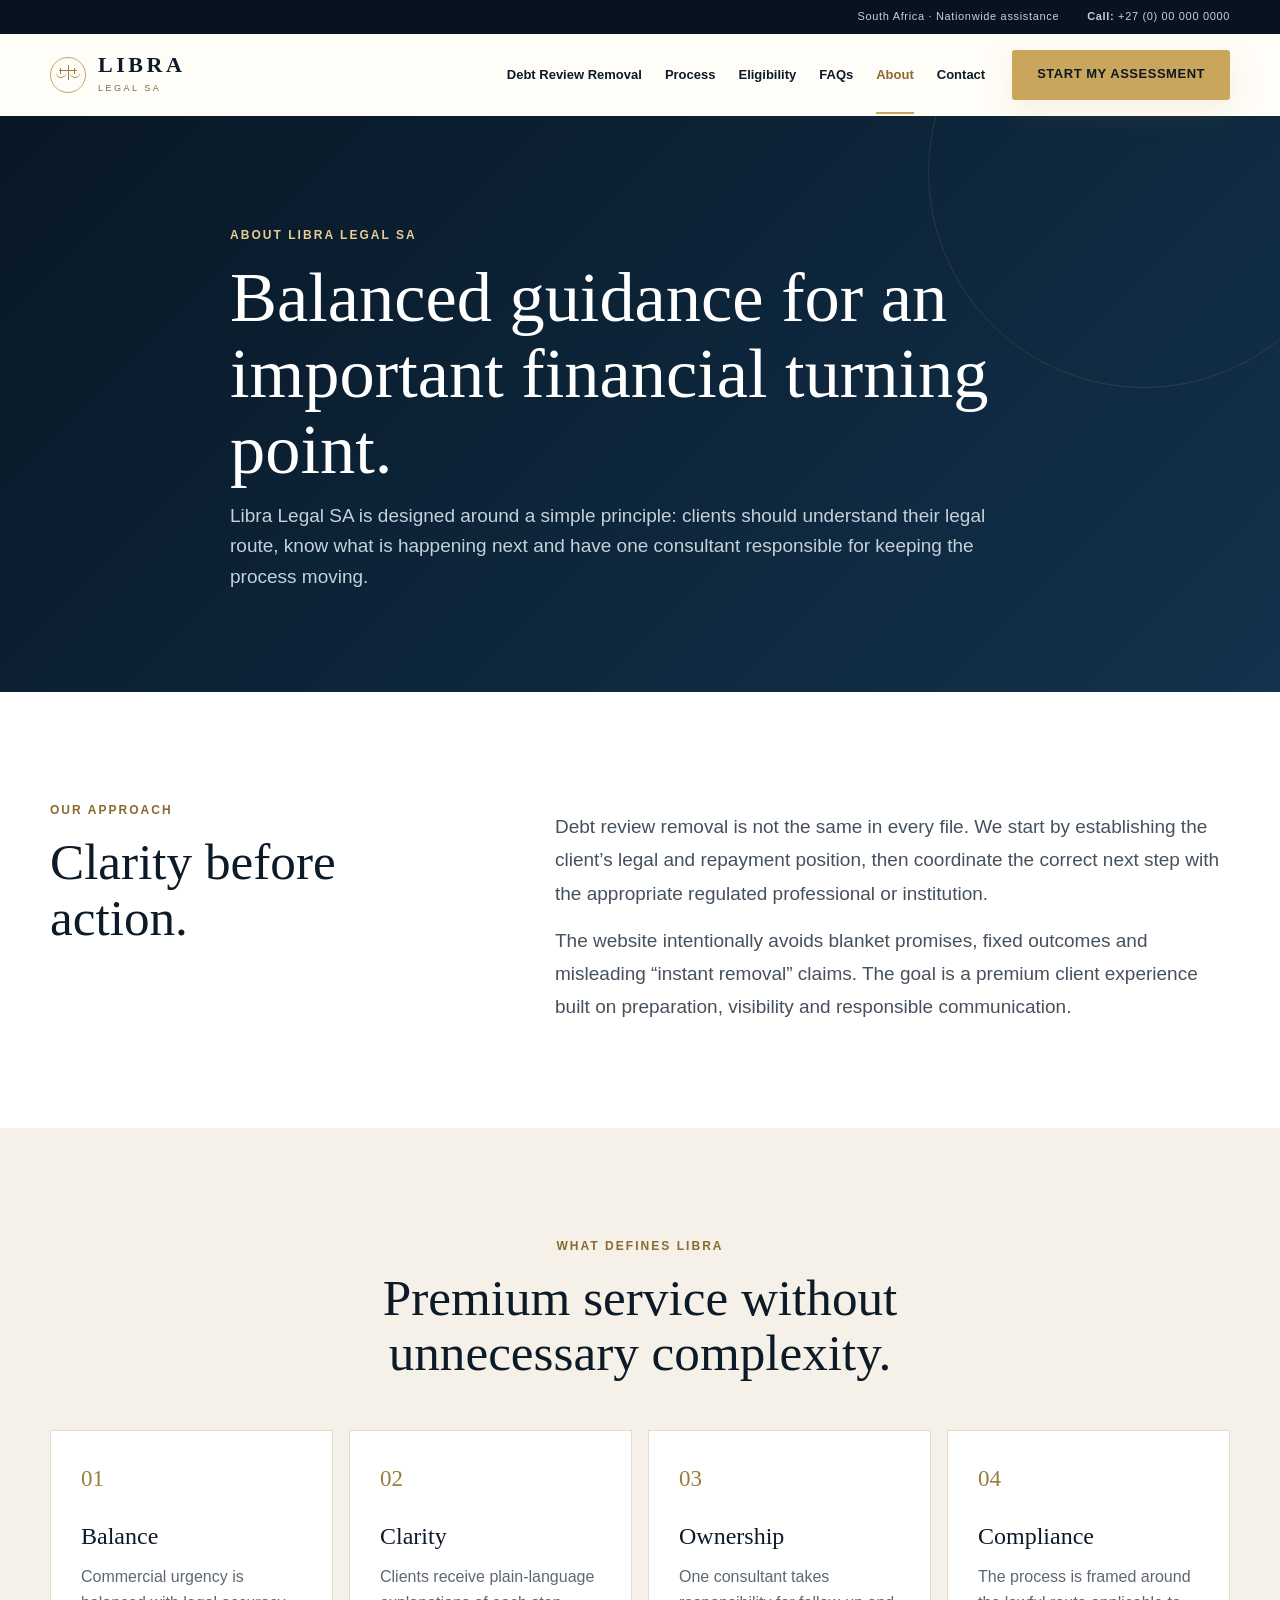
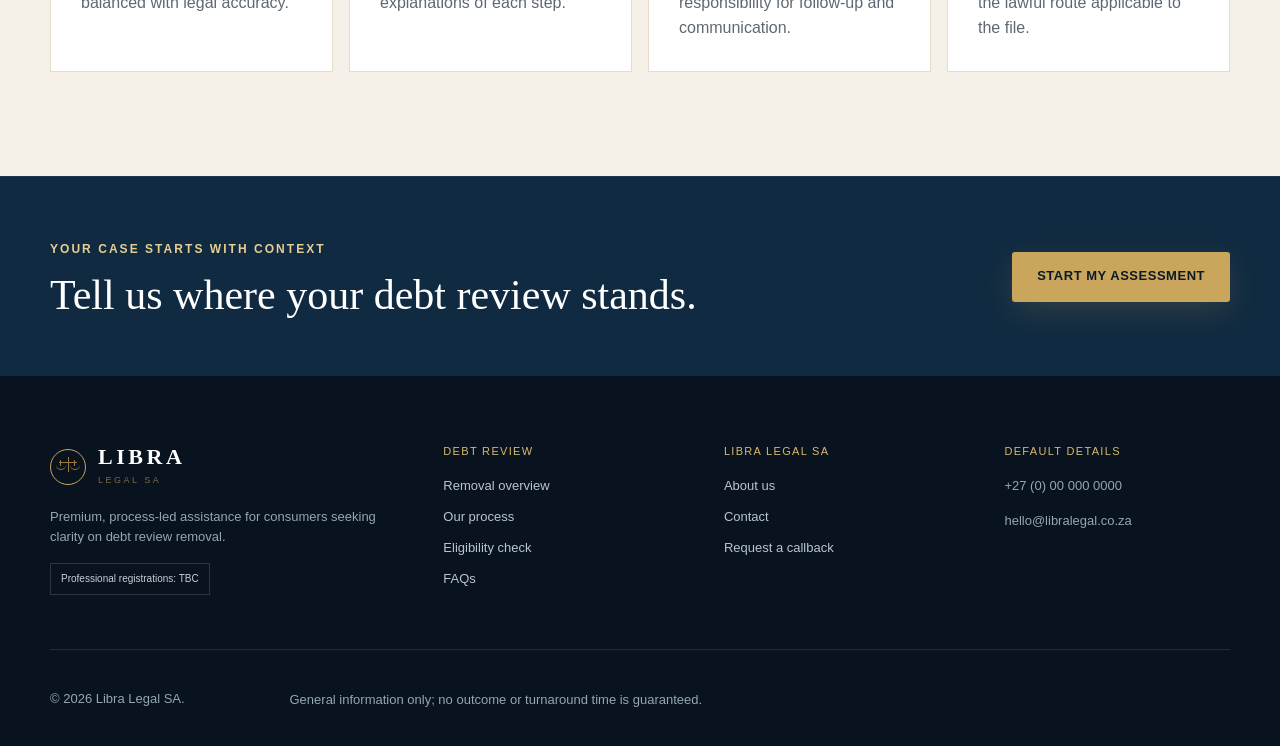
==== about.html @ e790af06 "Add Libra Legal SA about page" ====
<!doctype html><html lang="en"><head><meta charset="utf-8"><meta name="viewport" content="width=device-width,initial-scale=1"><title>About | Libra Legal SA</title><meta name="description" content="About Libra Legal SA and its consultant-led debt review removal approach."><link rel="stylesheet" href="assets/styles.css"></head><body><header class="site-header"><div class="utility-bar"><div class="shell utility-inner"><span>South Africa · Nationwide assistance</span><span><b>Call:</b> +27 (0) 00 000 0000</span></div></div><div class="shell nav-row"><a href="index.html" class="brand"><span class="brand-mark"><span class="scale-beam"></span><span class="scale-stem"></span><span class="scale-pan scale-pan-left"></span><span class="scale-pan scale-pan-right"></span></span><span><strong>LIBRA</strong><small>LEGAL SA</small></span></a><button class="menu-button" aria-expanded="false" aria-label="Toggle navigation"><span></span><span></span><span></span></button><nav class="nav-links"><a href="debt-review-removal.html">Debt Review Removal</a><a href="process.html">Process</a><a href="eligibility.html">Eligibility</a><a href="faq.html">FAQs</a><a href="about.html" class="active">About</a><a href="contact.html">Contact</a><a href="apply.html" class="button button-gold nav-cta">Start My Assessment</a></nav></div></header><main><section class="page-hero"><div class="shell narrow"><span class="eyebrow light">About Libra Legal SA</span><h1>Balanced guidance for an important financial turning point.</h1><p>Libra Legal SA is designed around a simple principle: clients should understand their legal route, know what is happening next and have one consultant responsible for keeping the process moving.</p></div></section><section class="section white"><div class="shell about-grid"><div><span class="eyebrow">Our approach</span><h2>Clarity before action.</h2></div><div><p class="big-copy">Debt review removal is not the same in every file. We start by establishing the client’s legal and repayment position, then coordinate the correct next step with the appropriate regulated professional or institution.</p><p class="big-copy">The website intentionally avoids blanket promises, fixed outcomes and misleading “instant removal” claims. The goal is a premium client experience built on preparation, visibility and responsible communication.</p></div></div></section><section class="section ivory"><div class="shell section-heading centered"><span class="eyebrow">What defines Libra</span><h2>Premium service without unnecessary complexity.</h2></div><div class="shell values-grid"><article><span>01</span><h3>Balance</h3><p>Commercial urgency is balanced with legal accuracy.</p></article><article><span>02</span><h3>Clarity</h3><p>Clients receive plain-language explanations of each step.</p></article><article><span>03</span><h3>Ownership</h3><p>One consultant takes responsibility for follow-up and communication.</p></article><article><span>04</span><h3>Compliance</h3><p>The process is framed around the lawful route applicable to the file.</p></article></div></section><section class="cta-band compact"><div class="shell cta-grid"><div><span class="eyebrow light">Your case starts with context</span><h2>Tell us where your debt review stands.</h2></div><div class="cta-actions"><a href="apply.html" class="button button-gold">Start My Assessment</a></div></div></section></main><footer class="site-footer"><div class="shell footer-grid"><div><a href="index.html" class="brand"><span class="brand-mark"><span class="scale-beam"></span><span class="scale-stem"></span><span class="scale-pan scale-pan-left"></span><span class="scale-pan scale-pan-right"></span></span><span><strong>LIBRA</strong><small>LEGAL SA</small></span></a><p class="footer-intro">Premium, process-led assistance for consumers seeking clarity on debt review removal.</p><div class="legal-chip">Professional registrations: TBC</div></div><div><h3>Debt Review</h3><a href="debt-review-removal.html">Removal overview</a><a href="process.html">Our process</a><a href="eligibility.html">Eligibility check</a><a href="faq.html">FAQs</a></div><div><h3>Libra Legal SA</h3><a href="about.html">About us</a><a href="contact.html">Contact</a><a href="apply.html">Request a callback</a></div><div><h3>Default details</h3><p>+27 (0) 00 000 0000</p><p>hello@libralegal.co.za</p></div></div><div class="shell footer-bottom"><p>© 2026 Libra Legal SA.</p><p class="footer-disclaimer">General information only; no outcome or turnaround time is guaranteed.</p></div></footer><script src="assets/site.js"></script></body></html>
---- assets/styles.css ----
:root {
  --ink: #0d1a28;
  --navy: #0b1b2d;
  --navy-2: #122b42;
  --gold: #c9a65b;
  --gold-light: #e6ce93;
  --ivory: #f5f1e8;
  --paper: #fffdf8;
  --line: rgba(13, 26, 40, 0.13);
  --muted: #5e6872;
  --white: #ffffff;
  --shadow: 0 20px 60px rgba(9, 24, 39, 0.12);
}
* { box-sizing: border-box; }
html { scroll-behavior: smooth; }
body { margin: 0; font-family: Arial, Helvetica, sans-serif; color: var(--ink); background: var(--paper); line-height: 1.6; }
a { color: inherit; text-decoration: none; }
button, input, select, textarea { font: inherit; }
button { cursor: pointer; }
.shell { width: min(1180px, calc(100% - 40px)); margin: 0 auto; }
.narrow { max-width: 820px; }
.eyebrow { display: inline-block; text-transform: uppercase; letter-spacing: .17em; font-size: 12px; font-weight: 800; color: #896a2f; margin-bottom: 14px; }
.eyebrow.light { color: var(--gold-light); }
h1,h2,h3 { font-family: Georgia, 'Times New Roman', serif; line-height: 1.08; margin: 0; font-weight: 500; }
h1 { font-size: clamp(48px, 6vw, 82px); }
h2 { font-size: clamp(34px, 4vw, 52px); }
h3 { font-size: 24px; }
p { color: var(--muted); margin: 14px 0 0; }
.button { display: inline-flex; align-items: center; justify-content: center; min-height: 50px; padding: 0 24px; border-radius: 3px; font-size: 13px; font-weight: 800; letter-spacing: .04em; text-transform: uppercase; transition: .2s ease; border: 1px solid transparent; }
.button:hover { transform: translateY(-1px); }
.button-gold { background: var(--gold); color: #0d1925; box-shadow: 0 10px 30px rgba(201,166,91,.16); }
.button-gold:hover { background: #d4b56f; }
.button-dark { background: var(--navy); color: white; }
.button-ghost { color: white; border-color: rgba(255,255,255,.38); }
.text-link { display: inline-block; margin-top: 18px; color: #7a5a1e; font-weight: 800; font-size: 14px; }
.light-link { color: var(--gold-light); }
.utility-bar { background: #08131f; color: #c7d0d9; font-size: 11px; letter-spacing: .06em; }
.utility-inner { display:flex; justify-content:flex-end; gap:28px; padding: 8px 0; }
.site-header { background: rgba(255,253,248,.97); position: sticky; top: 0; z-index: 50; box-shadow: 0 1px 0 var(--line); backdrop-filter: blur(14px); }
.nav-row { min-height: 82px; display: flex; align-items: center; justify-content: space-between; gap: 30px; }
.brand { display: inline-flex; align-items: center; gap: 12px; min-width: 168px; }
.brand strong { display:block; font-family: Georgia, serif; font-size: 22px; letter-spacing:.16em; line-height:1; }
.brand small { display:block; font-size:9px; letter-spacing:.28em; color:#7d6a45; margin-top:5px; }
.brand-mark { width: 36px; height: 36px; position:relative; border: 1px solid #c7a55f; border-radius:50%; display:inline-block; }
.scale-beam { position:absolute; left:8px; right:8px; top:12px; height:1px; background:#9c7b3c; }
.scale-stem { position:absolute; width:1px; height:15px; left:17px; top:7px; background:#9c7b3c; }
.scale-pan { position:absolute; width:10px; height:5px; border-bottom:1px solid #9c7b3c; border-radius:0 0 10px 10px; top:15px; }
.scale-pan:before { content:""; position:absolute; width:1px; height:6px; background:#9c7b3c; left:4px; top:-5px; }
.scale-pan-left { left:5px; }.scale-pan-right{right:5px;}
.nav-links { display:flex; align-items:center; gap:23px; font-size:13px; font-weight:700; }
.nav-links > a:not(.button) { padding: 30px 0 27px; border-bottom: 2px solid transparent; }
.nav-links > a.active { color:#8a6a2f; border-bottom-color: var(--gold); }
.nav-cta { margin-left: 4px; }
.menu-button { display:none; background:none; border:0; padding:8px; }
.menu-button span { display:block; width:24px; height:2px; background:var(--ink); margin:5px 0; }
.hero { position:relative; overflow:hidden; background: linear-gradient(135deg, #07131f 0%, #0d2438 58%, #132f48 100%); color:white; }
.hero:before { content:""; position:absolute; inset:0; background-image: linear-gradient(rgba(255,255,255,.025) 1px, transparent 1px), linear-gradient(90deg, rgba(255,255,255,.025) 1px, transparent 1px); background-size:56px 56px; mask-image:linear-gradient(to right, transparent, black 25%, black 80%, transparent); }
.hero-grid { min-height: 690px; display:grid; grid-template-columns: 1.18fr .82fr; align-items:center; gap:72px; position:relative; z-index:2; padding:80px 0; }
.hero-copy h1 em { color: var(--gold-light); font-weight:500; }
.hero-lead { color:#d2dce4; font-size:19px; max-width:700px; }
.hero-actions { display:flex; gap:12px; margin-top:34px; }
.hero-trust { display:flex; flex-wrap:wrap; gap:18px; margin-top:30px; color:#aebdca; font-size:12px; }
.hero-panel { display:flex; justify-content:flex-end; }
.balance-card { width:100%; max-width:430px; padding:42px; background:rgba(255,255,255,.06); border:1px solid rgba(255,255,255,.15); border-radius:6px; box-shadow:0 40px 80px rgba(0,0,0,.2); backdrop-filter:blur(15px); }
.mini-label { letter-spacing:.18em; font-size:10px; color:#c8b888; font-weight:800; }
.balance-card h2 { font-size:32px; margin-top:28px; }
.balance-visual { height:170px; position:relative; margin:15px 0; }
.bv-beam { position:absolute; left:50%; top:44px; width:250px; height:2px; transform:translateX(-50%); background:linear-gradient(90deg, transparent, #c9a65b 14%, #c9a65b 86%, transparent); }
.bv-stem { position:absolute; left:50%; top:26px; width:2px; height:103px; background:#c9a65b; }
.bv-base { position:absolute; left:50%; transform:translateX(-50%); bottom:20px; width:120px; height:2px; background:#c9a65b; }
.bv-pan { position:absolute; top:62px; width:110px; height:45px; border:1px solid #c9a65b; border-top:0; border-radius:0 0 70px 70px; }
.bv-pan:before {content:""; position:absolute; top:-19px; left:54px; width:1px; height:19px; background:#c9a65b;}
.bv-pan.left{left:25px}.bv-pan.right{right:25px}
.micro-steps { display:flex; align-items:center; justify-content:space-between; gap:7px; font-size:11px; text-transform:uppercase; letter-spacing:.08em; color:#d9e0e5; }
.micro-steps i { color:#c9a65b; font-style:normal; }
.hero-orbit { position:absolute; border:1px solid rgba(201,166,91,.13); border-radius:50%; }
.orbit-one { width:620px; height:620px; right:-210px; top:-120px; }.orbit-two{width:360px;height:360px;right:40px;bottom:-190px;}
.stats-strip { background:#f0eadf; border-bottom:1px solid #ddd2bf; }
.stats-grid { display:grid; grid-template-columns:repeat(4,1fr); }
.stats-grid div { min-height:112px; padding:25px 24px; border-right:1px solid rgba(13,26,40,.11); display:flex; gap:15px; align-items:center; }
.stats-grid div:last-child{border-right:0}.stats-grid strong{font-family:Georgia,serif;font-size:28px;color:#9d7e42}.stats-grid span{font-size:13px;font-weight:700;line-height:1.4}
.section { padding: 104px 0; }
.ivory { background: var(--ivory); }.white{background:#fff}.dark-section{background:var(--navy);color:white}.dark-section p{color:#b8c5cf}
.split-heading { display:grid; grid-template-columns:1fr 1fr; gap:100px; align-items:start; }
.split-heading h2 { max-width:520px; }.big-copy{font-size:19px;line-height:1.75;color:#45515d}
.route-grid { display:grid; grid-template-columns:repeat(3,1fr); gap:18px; margin-top:55px; }
.route-card { background:#fff; padding:36px; border:1px solid #e2d9c8; min-height:250px; position:relative; }
.route-card > span { font-size:11px; letter-spacing:.15em; text-transform:uppercase; color:#98783b; font-weight:800; }
.route-card h3{margin-top:25px}.route-card.featured{background:var(--navy);color:white;border-color:var(--navy);transform:translateY(-14px)}.route-card.featured p{color:#c3ced6}
.section-heading { max-width:750px; margin-bottom:50px; }.section-heading.centered{margin-left:auto;margin-right:auto;text-align:center}.section-heading>p{font-size:18px}
.journey-list { border-top:1px solid rgba(150,150,150,.28); }
.journey-step { display:grid; grid-template-columns:80px 1fr; gap:28px; padding:34px 0; border-bottom:1px solid rgba(150,150,150,.28); }
.journey-num { width:54px;height:54px;border:1px solid #b89550;border-radius:50%;display:flex;align-items:center;justify-content:center;font-family:Georgia,serif;color:#b89550; }
.journey-step h3{font-size:26px}.journey-step p{max-width:830px;margin-top:8px}
.faq-layout { display:grid; grid-template-columns:1.4fr .6fr; gap:40px; align-items:start; }
.faq-list { border-top:1px solid var(--line); }
.faq-item { border-bottom:1px solid var(--line); }
.faq-item button { width:100%;background:none;border:0;padding:25px 0;display:flex;justify-content:space-between;gap:25px;text-align:left;font-family:Georgia,serif;font-size:20px;color:var(--ink); }
.faq-symbol{font-family:Arial;font-size:25px;color:#96753b}.faq-answer{padding:0 50px 25px 0}.faq-answer p{margin-top:0}
.advisor-card { background:linear-gradient(145deg,#0d2135,#17354f);color:white;padding:38px;box-shadow:var(--shadow); }.advisor-card p{color:#bdcbd5}.advisor-card .button{margin-top:24px}
.cta-band { background:#102a41;color:white;padding:74px 0;border-top:1px solid rgba(255,255,255,.06)}.cta-band.compact{padding:58px 0}.cta-grid{display:grid;grid-template-columns:1fr auto;gap:70px;align-items:center}.cta-grid h2{font-size:42px;max-width:730px}.cta-grid p{color:#becbd5;max-width:780px}.cta-actions{display:flex;flex-direction:column;align-items:center;gap:5px}
.site-footer { background:#08131f;color:white;padding-top:70px}.site-footer .brand{color:white}.site-footer p{color:#95a6b4;font-size:13px}.footer-grid{display:grid;grid-template-columns:1.5fr repeat(3,1fr);gap:55px}.footer-grid h3{font-family:Arial,sans-serif;text-transform:uppercase;letter-spacing:.12em;font-size:11px;color:#d7b96f;margin-bottom:18px}.footer-grid>div>a:not(.brand){display:block;color:#b9c5ce;font-size:13px;margin:10px 0}.footer-intro{max-width:330px}.legal-chip{display:inline-block;margin-top:15px;border:1px solid rgba(255,255,255,.15);padding:7px 10px;font-size:10px;color:#c5d0d7}.footer-bottom{border-top:1px solid rgba(255,255,255,.1);margin-top:50px;padding:25px 0 35px;display:grid;grid-template-columns:.35fr 1.65fr;gap:40px}.footer-disclaimer{line-height:1.65}
.page-hero { background:linear-gradient(135deg,#081725,#12324d);color:white;padding:105px 0 100px;position:relative;overflow:hidden}.page-hero:after{content:"";position:absolute;width:430px;height:430px;border:1px solid rgba(201,166,91,.15);border-radius:50%;right:-80px;top:-160px}.page-hero h1{font-size:clamp(45px,5.5vw,72px)}.page-hero p{font-size:19px;color:#c5d1da;max-width:760px}.page-hero .button{margin-top:28px}
.content-grid{display:grid;grid-template-columns:1.25fr .75fr;gap:70px;align-items:start}.content-main p{font-size:18px}.notice-box{margin-top:30px;padding:22px;border-left:3px solid var(--gold);background:#f4efe5;color:#43505c}.side-card{background:#f7f3eb;padding:34px;border:1px solid #e5dbc9}.side-card ul{padding-left:20px;color:#56616c}.side-card li{margin:12px 0}
.pathway-grid{display:grid;grid-template-columns:repeat(3,1fr);gap:20px}.pathway-grid article{background:white;border:1px solid #e1d8c7;padding:36px}.path-icon{width:48px;height:48px;border:1px solid #bd9952;display:flex;align-items:center;justify-content:center;border-radius:50%;color:#8a692d;font-family:Georgia,serif;margin-bottom:26px}.pathway-grid h3{font-size:26px}.pathway-grid a{display:inline-block;margin-top:20px;color:#806027;font-weight:800;font-size:13px}
.two-col{display:grid;grid-template-columns:.75fr 1.25fr;gap:90px;align-items:start}.document-list{display:grid;grid-template-columns:1fr 1fr;border-top:1px solid rgba(255,255,255,.16)}.document-list span{padding:22px 16px;border-bottom:1px solid rgba(255,255,255,.16);font-size:14px;color:#d0d9e0}.document-list span:before{content:"✓";color:#d0ad63;margin-right:11px}
.procedure-grid{display:grid;grid-template-columns:.7fr 1.3fr;gap:90px}.procedure-title{position:sticky;top:145px;align-self:start}.procedure-flow article{display:grid;grid-template-columns:60px 1fr;gap:20px;padding:25px 0;border-bottom:1px solid var(--line)}.procedure-flow article:first-child{border-top:1px solid var(--line)}.procedure-flow b{width:42px;height:42px;border:1px solid #b8944f;border-radius:50%;display:flex;align-items:center;justify-content:center;color:#8f6e32}.procedure-flow h3{font-size:24px}.procedure-flow p{margin-top:5px}
.promise-grid{display:grid;grid-template-columns:.7fr 1.3fr;gap:80px}.promise-cards{display:grid;grid-template-columns:repeat(3,1fr);gap:15px}.promise-cards article{border:1px solid rgba(255,255,255,.15);padding:27px}.promise-cards h3{font-size:22px}
.eligibility-layout{display:grid;grid-template-columns:.65fr 1.35fr;gap:70px;align-items:start}.mini-disclaimer{margin-top:25px;font-size:12px;color:#737c84;border-left:2px solid #b99652;padding-left:13px}.eligibility-card{background:white;padding:40px;box-shadow:var(--shadow);border:1px solid #e5dccb}.question-block{padding:5px 0 27px;margin-bottom:22px;border-bottom:1px solid var(--line)}.question-block h3{font-size:22px}.pill-options{display:flex;gap:9px;margin-top:18px}.pill-options button{border:1px solid #d2c7b4;background:#fbfaf6;padding:9px 17px;border-radius:999px;font-size:12px;font-weight:800;color:#4f5c67}.pill-options button.selected{background:var(--navy);color:white;border-color:var(--navy)}.screening-result{background:#f4efe4;padding:28px;margin-top:18px}.screening-result h2{font-size:31px}.screening-result .button{margin-top:22px}.screening-hint{font-size:13px}
.faq-page-grid{display:grid;grid-template-columns:.75fr 1.25fr;gap:80px}.about-grid{display:grid;grid-template-columns:.75fr 1.25fr;gap:100px}.values-grid{display:grid;grid-template-columns:repeat(4,1fr);gap:16px}.values-grid article{background:white;padding:30px;border:1px solid #e5dccb}.values-grid span{font-family:Georgia,serif;color:#9d7b3a;font-size:23px}.values-grid h3{margin-top:26px;font-size:24px}
.contact-grid{display:grid;grid-template-columns:repeat(3,1fr);gap:18px}.contact-card{background:white;border:1px solid #e3dac9;padding:34px}.contact-card h2{font-size:28px}.contact-action{margin-top:30px;background:var(--navy);color:white;padding:40px;display:flex;justify-content:space-between;align-items:center;gap:30px}.contact-action h2{font-size:34px}.contact-action p{color:#bdc9d2}
.apply-page{background:linear-gradient(135deg,#071520,#102b43);min-height:calc(100vh - 112px);padding:80px 0;color:white}.apply-grid{display:grid;grid-template-columns:.8fr 1.2fr;gap:70px;align-items:start}.apply-copy{padding-top:40px;position:sticky;top:150px}.apply-copy h1{font-size:56px}.apply-copy>p{color:#c2ced7;font-size:18px}.apply-points{display:flex;flex-direction:column;gap:14px;margin-top:34px}.apply-points span{font-size:14px;color:#d8e0e5}.apply-points b{display:inline-flex;width:28px;height:28px;border:1px solid #bb9954;border-radius:50%;align-items:center;justify-content:center;color:#d2b876;margin-right:10px}.security-note{margin-top:30px;font-size:12px;color:#8fa3b2}.form-shell{background:#fff;color:var(--ink);padding:42px;box-shadow:0 30px 80px rgba(0,0,0,.2)}.form-grid{display:grid;grid-template-columns:1fr 1fr;gap:20px}.lead-form label{font-size:12px;font-weight:800;color:#3f4a54;display:flex;flex-direction:column;gap:7px}.lead-form input,.lead-form select,.lead-form textarea{width:100%;border:1px solid #d8d2c6;padding:13px 14px;background:#fdfcf9;color:var(--ink);outline:none}.lead-form input:focus,.lead-form select:focus,.lead-form textarea:focus{border-color:#b18d47;box-shadow:0 0 0 3px rgba(177,141,71,.1)}.wide{grid-column:1/-1}.checkbox-row{margin-top:20px!important;display:grid!important;grid-template-columns:auto 1fr;align-items:start;gap:10px!important;line-height:1.45}.checkbox-row input{width:auto}.form-submit{width:100%;margin-top:20px;border:0}.form-note{text-align:center;font-size:11px}.success-card{text-align:center;padding:55px 10px}.success-icon{width:64px;height:64px;border-radius:50%;background:#eef1e9;border:1px solid #94a672;display:flex;align-items:center;justify-content:center;margin:0 auto 25px;font-size:28px;color:#607943}.success-card h2{font-size:36px}.success-card .button{margin-top:25px}
@media (max-width: 1050px){.nav-links{gap:14px;font-size:12px}.nav-cta{padding:0 15px}.hero-grid{gap:35px}.footer-grid{grid-template-columns:1.2fr 1fr 1fr}.footer-grid>div:last-child{grid-column:2/-1}.promise-cards{grid-template-columns:1fr}.values-grid{grid-template-columns:1fr 1fr}}
@media (max-width: 850px){.utility-inner{justify-content:center}.utility-inner span:first-child{display:none}.menu-button{display:block}.nav-links{position:absolute;display:none;flex-direction:column;align-items:stretch;gap:0;top:114px;left:0;right:0;background:#fff;padding:18px 20px 25px;box-shadow:0 25px 40px rgba(0,0,0,.12)}.nav-links.nav-open{display:flex}.nav-links > a:not(.button){padding:14px 8px;border-bottom:1px solid #eee}.nav-cta{margin-top:12px}.hero-grid{grid-template-columns:1fr;min-height:auto}.hero-panel{justify-content:flex-start}.balance-card{max-width:520px}.stats-grid{grid-template-columns:1fr 1fr}.split-heading,.faq-layout,.content-grid,.two-col,.procedure-grid,.promise-grid,.eligibility-layout,.faq-page-grid,.about-grid,.apply-grid{grid-template-columns:1fr;gap:45px}.procedure-title,.apply-copy{position:static}.route-grid,.pathway-grid,.contact-grid{grid-template-columns:1fr}.route-card.featured{transform:none}.document-list{grid-template-columns:1fr}.cta-grid{grid-template-columns:1fr}.cta-actions{align-items:flex-start}.footer-grid{grid-template-columns:1fr 1fr}.footer-grid>div:last-child{grid-column:auto}.footer-bottom{grid-template-columns:1fr;gap:5px}.section{padding:78px 0}.values-grid{grid-template-columns:1fr 1fr}.contact-action{align-items:flex-start;flex-direction:column}.form-shell{padding:30px}}
@media (max-width: 560px){.shell{width:min(100% - 28px,1180px)}.hero-grid{padding:64px 0}.hero h1{font-size:48px}.hero-actions{flex-direction:column;align-items:stretch}.hero-trust{flex-direction:column;gap:8px}.balance-card{padding:28px}.stats-grid{grid-template-columns:1fr}.stats-grid div{border-right:0;border-bottom:1px solid rgba(13,26,40,.11)}.split-heading{gap:30px}.section{padding:65px 0}.journey-step{grid-template-columns:54px 1fr;gap:16px}.journey-num{width:46px;height:46px}.footer-grid{grid-template-columns:1fr}.values-grid{grid-template-columns:1fr}.form-grid{grid-template-columns:1fr}.wide{grid-column:auto}.form-shell{padding:22px}.pill-options{flex-wrap:wrap}.page-hero{padding:75px 0}.page-hero h1{font-size:44px}.apply-copy h1{font-size:46px}.utility-bar{display:none}.nav-links{top:82px}}
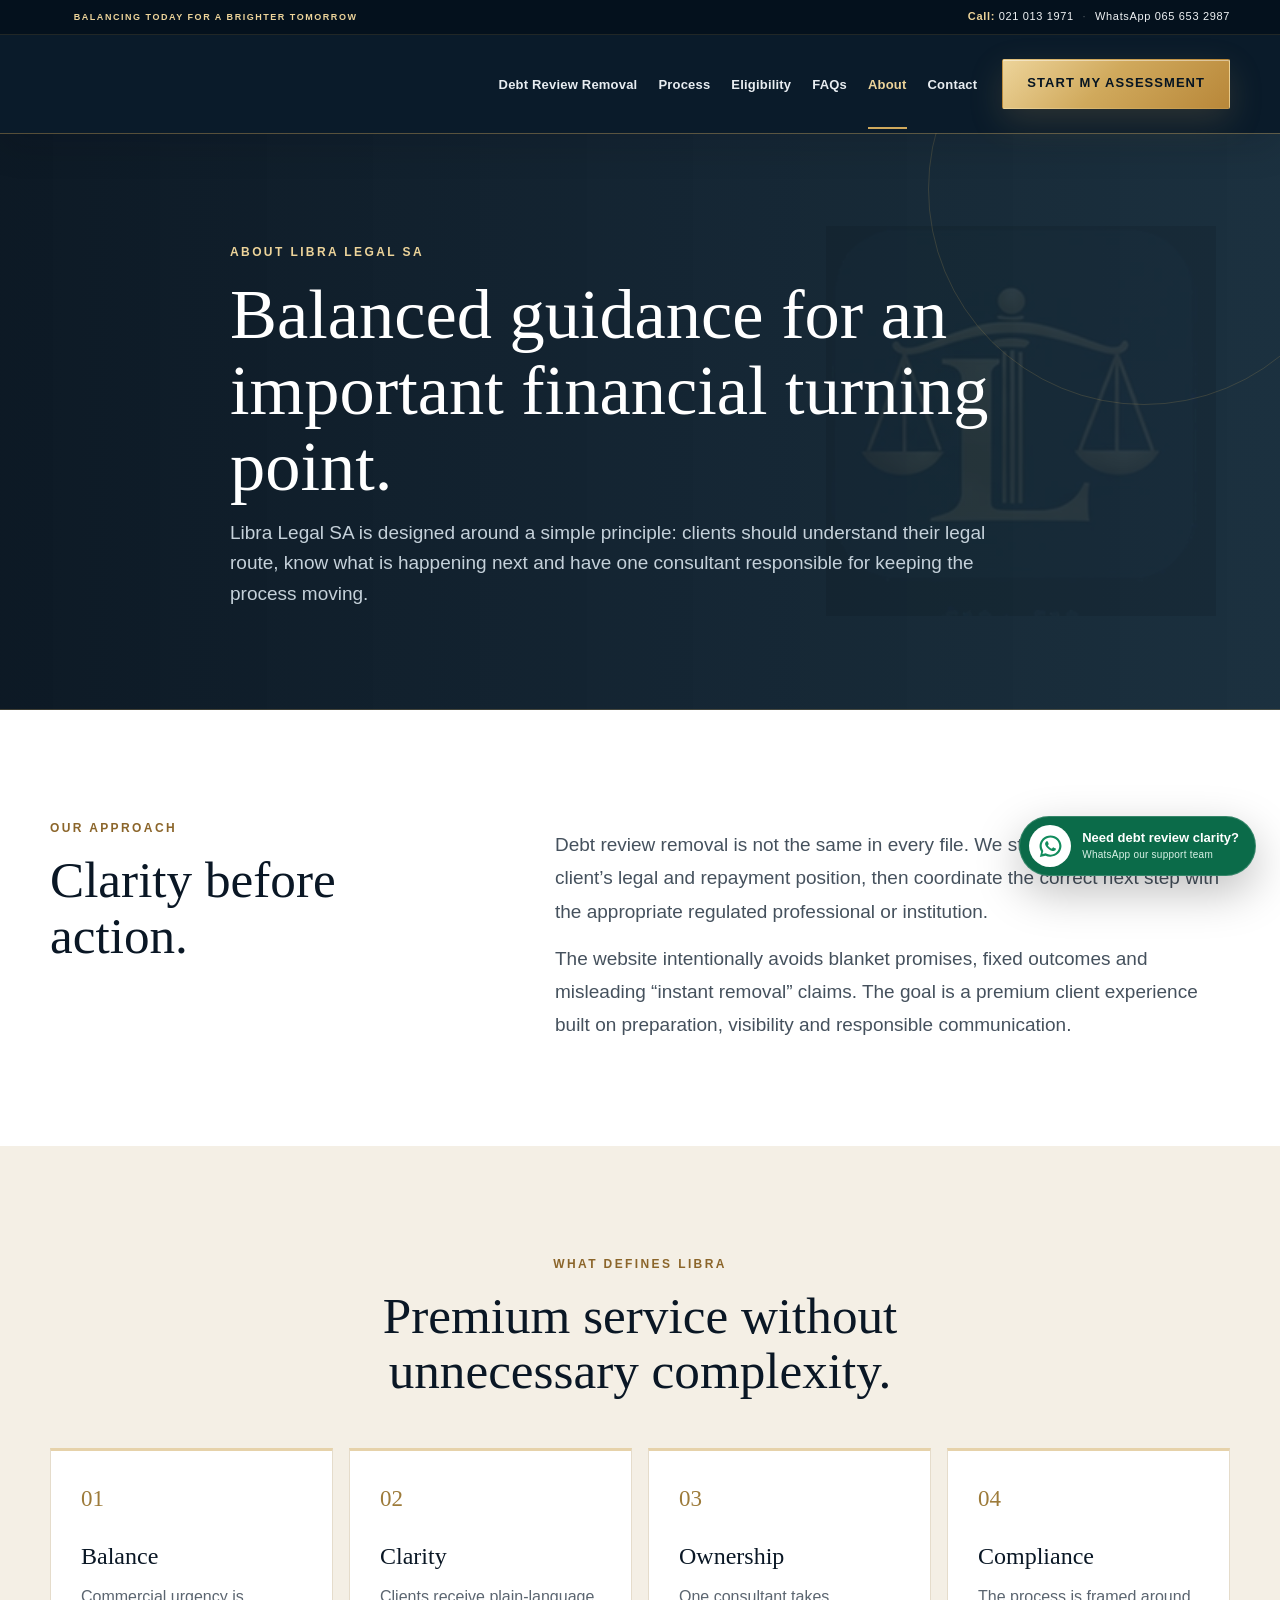
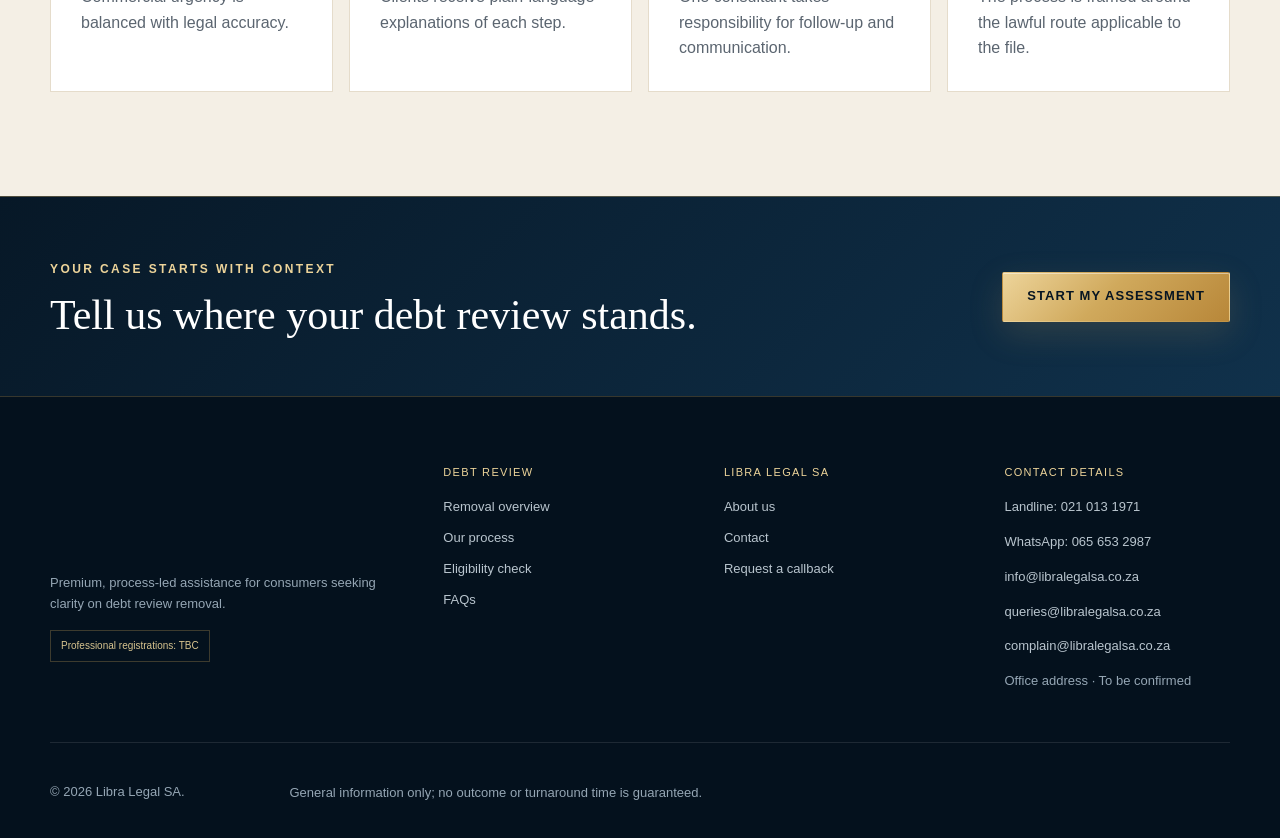
==== commit ef5adc9b: "Added files for the update" ====
--- a/about.html
+++ b/about.html
@@ -1 +1 @@
-<!doctype html><html lang="en"><head><meta charset="utf-8"><meta name="viewport" content="width=device-width,initial-scale=1"><title>About | Libra Legal SA</title><meta name="description" content="About Libra Legal SA and its consultant-led debt review removal approach."><link rel="stylesheet" href="assets/styles.css"></head><body><header class="site-header"><div class="utility-bar"><div class="shell utility-inner"><span>South Africa · Nationwide assistance</span><span><b>Call:</b> +27 (0) 00 000 0000</span></div></div><div class="shell nav-row"><a href="index.html" class="brand"><span class="brand-mark"><span class="scale-beam"></span><span class="scale-stem"></span><span class="scale-pan scale-pan-left"></span><span class="scale-pan scale-pan-right"></span></span><span><strong>LIBRA</strong><small>LEGAL SA</small></span></a><button class="menu-button" aria-expanded="false" aria-label="Toggle navigation"><span></span><span></span><span></span></button><nav class="nav-links"><a href="debt-review-removal.html">Debt Review Removal</a><a href="process.html">Process</a><a href="eligibility.html">Eligibility</a><a href="faq.html">FAQs</a><a href="about.html" class="active">About</a><a href="contact.html">Contact</a><a href="apply.html" class="button button-gold nav-cta">Start My Assessment</a></nav></div></header><main><section class="page-hero"><div class="shell narrow"><span class="eyebrow light">About Libra Legal SA</span><h1>Balanced guidance for an important financial turning point.</h1><p>Libra Legal SA is designed around a simple principle: clients should understand their legal route, know what is happening next and have one consultant responsible for keeping the process moving.</p></div></section><section class="section white"><div class="shell about-grid"><div><span class="eyebrow">Our approach</span><h2>Clarity before action.</h2></div><div><p class="big-copy">Debt review removal is not the same in every file. We start by establishing the client’s legal and repayment position, then coordinate the correct next step with the appropriate regulated professional or institution.</p><p class="big-copy">The website intentionally avoids blanket promises, fixed outcomes and misleading “instant removal” claims. The goal is a premium client experience built on preparation, visibility and responsible communication.</p></div></div></section><section class="section ivory"><div class="shell section-heading centered"><span class="eyebrow">What defines Libra</span><h2>Premium service without unnecessary complexity.</h2></div><div class="shell values-grid"><article><span>01</span><h3>Balance</h3><p>Commercial urgency is balanced with legal accuracy.</p></article><article><span>02</span><h3>Clarity</h3><p>Clients receive plain-language explanations of each step.</p></article><article><span>03</span><h3>Ownership</h3><p>One consultant takes responsibility for follow-up and communication.</p></article><article><span>04</span><h3>Compliance</h3><p>The process is framed around the lawful route applicable to the file.</p></article></div></section><section class="cta-band compact"><div class="shell cta-grid"><div><span class="eyebrow light">Your case starts with context</span><h2>Tell us where your debt review stands.</h2></div><div class="cta-actions"><a href="apply.html" class="button button-gold">Start My Assessment</a></div></div></section></main><footer class="site-footer"><div class="shell footer-grid"><div><a href="index.html" class="brand"><span class="brand-mark"><span class="scale-beam"></span><span class="scale-stem"></span><span class="scale-pan scale-pan-left"></span><span class="scale-pan scale-pan-right"></span></span><span><strong>LIBRA</strong><small>LEGAL SA</small></span></a><p class="footer-intro">Premium, process-led assistance for consumers seeking clarity on debt review removal.</p><div class="legal-chip">Professional registrations: TBC</div></div><div><h3>Debt Review</h3><a href="debt-review-removal.html">Removal overview</a><a href="process.html">Our process</a><a href="eligibility.html">Eligibility check</a><a href="faq.html">FAQs</a></div><div><h3>Libra Legal SA</h3><a href="about.html">About us</a><a href="contact.html">Contact</a><a href="apply.html">Request a callback</a></div><div><h3>Default details</h3><p>+27 (0) 00 000 0000</p><p>hello@libralegal.co.za</p></div></div><div class="shell footer-bottom"><p>© 2026 Libra Legal SA.</p><p class="footer-disclaimer">General information only; no outcome or turnaround time is guaranteed.</p></div></footer><script src="assets/site.js"></script></body></html>+<!doctype html><html lang="en"><head><meta charset="utf-8"><meta name="viewport" content="width=device-width,initial-scale=1"><title>About | Libra Legal SA</title><meta name="description" content="About Libra Legal SA and its consultant-led debt review removal approach."><link rel="stylesheet" href="assets/styles.css"><link rel="icon" href="favicon.svg" type="image/svg+xml"><link rel="icon" href="favicon.ico" sizes="any"><link rel="apple-touch-icon" href="apple-touch-icon.png"><meta name="theme-color" content="#081a22"><meta property="og:site_name" content="Libra Legal SA"><meta property="og:type" content="website"><meta property="og:image" content="https://www.libralegalsa.co.za/og-image.png"><meta name="twitter:card" content="summary_large_image"><link rel="preconnect" href="https://fonts.googleapis.com"><link rel="preconnect" href="https://fonts.gstatic.com" crossorigin><link href="https://fonts.googleapis.com/css2?family=Inter:wght@400;500;600;700;800&display=swap" rel="stylesheet"></head><body><header class="site-header"><div class="utility-bar"><div class="shell utility-inner"><span>South Africa · Nationwide assistance</span><span><b>Call:</b> +27 (0) 00 000 0000</span></div></div><div class="shell nav-row"><a href="index.html" class="brand"><svg class="brand-logo" role="img" aria-label="Libra Legal SA" xmlns="http://www.w3.org/2000/svg" viewBox="0 0 474 120"><g transform="translate(60,60) scale(1)"><circle r="44" fill="none" stroke="#d4b571" stroke-width="2.4"/><line x1="-28" y1="-10" x2="28" y2="-10" stroke="#f4f2eb" stroke-width="3.6" stroke-linecap="round"/><path d="M-24 -10 L-31 8 M-24 -10 L-17 8" stroke="#f4f2eb" stroke-width="1.2" fill="none"/><path d="M-34 8 Q-24 18 -14 8 Z" fill="#d4b571"/><path d="M24 -10 L17 8 M24 -10 L31 8" stroke="#f4f2eb" stroke-width="1.2" fill="none"/><path d="M14 8 Q24 18 34 8 Z" fill="#d4b571"/><line x1="0" y1="-10" x2="0" y2="28" stroke="#f4f2eb" stroke-width="2.6"/><line x1="-11" y1="28" x2="11" y2="28" stroke="#f4f2eb" stroke-width="2.6" stroke-linecap="round"/><circle cy="-10" r="6" fill="#c7a65a"/></g><path d="M129.9775390625 71.0H143.8642578125V67.2939453125H134.4453125V49.173828125H129.9775390625ZM158.408203125 49.173828125H153.9404296875V71.0H158.408203125ZM169.36328125 71.0H178.5771484375C183.4990234375 71.0 186.0771484375 68.4365234375 186.0771484375 64.9794921875C186.0771484375 61.7421875 183.7626953125 59.80859375 181.3017578125 59.69140625V59.4716796875C183.54296875 58.9736328125 185.2275390625 57.376953125 185.2275390625 54.7841796875C185.2275390625 51.517578125 182.810546875 49.173828125 178.0205078125 49.173828125H169.36328125ZM173.8310546875 67.3232421875V61.4052734375H177.8154296875C180.056640625 61.4052734375 181.4775390625 62.7236328125 181.4775390625 64.5546875C181.4775390625 66.2099609375 180.3203125 67.3232421875 177.6982421875 67.3232421875ZM173.8310546875 58.34375V52.8212890625H177.44921875C179.5439453125 52.8212890625 180.701171875 53.9052734375 180.701171875 55.501953125C180.701171875 57.259765625 179.2802734375 58.34375 177.361328125 58.34375ZM196.2119140625 71.0H200.6796875V63.20703125H204.1953125L208.35546875 71.0H213.306640625L208.6630859375 62.4892578125C211.1533203125 61.419921875 212.5302734375 59.2666015625 212.5302734375 56.2783203125C212.5302734375 51.986328125 209.6884765625 49.173828125 204.72265625 49.173828125H196.2119140625ZM200.6796875 59.5888671875V52.865234375H203.8876953125C206.626953125 52.865234375 207.916015625 54.0810546875 207.916015625 56.2783203125C207.916015625 58.4609375 206.626953125 59.5888671875 203.90234375 59.5888671875ZM221.654296875 71.0H226.5908203125L228.216796875 65.931640625H235.9658203125L237.650390625 71.0H242.6162109375L234.9697265625 49.173828125H229.1103515625ZM229.330078125 62.4306640625 229.9599609375 60.4677734375C230.619140625 58.2705078125 231.263671875 55.677734375 231.99609375 52.6748046875C232.7578125 55.6484375 233.4462890625 58.2265625 234.1494140625 60.4677734375L234.80859375 62.4306640625ZM266.416015625 71.0H280.302734375V67.2939453125H270.8837890625V49.173828125H266.416015625ZM290.37890625 71.0H305.0126953125V67.2939453125H294.8466796875V61.80078125H304.2216796875V58.1533203125H294.8466796875V52.8798828125H304.9833984375V49.173828125H290.37890625ZM325.26953125 71.29296875C330.748046875 71.29296875 334.6884765625 67.8212890625 334.6884765625 62.09375V59.369140625H325.6064453125V62.767578125H330.3525390625C330.279296875 65.5654296875 328.404296875 67.3232421875 325.298828125 67.3232421875C321.7978515625 67.3232421875 319.5419921875 64.701171875 319.5419921875 60.072265625C319.5419921875 55.443359375 321.87109375 52.8505859375 325.240234375 52.8505859375C327.671875 52.8505859375 329.3125 54.125 329.927734375 56.205078125H334.46875C333.853515625 51.8984375 330.07421875 48.880859375 325.1669921875 48.880859375C319.4248046875 48.880859375 315.0009765625 53.041015625 315.0009765625 60.1162109375C315.0009765625 67.015625 319.146484375 71.29296875 325.26953125 71.29296875ZM343.8564453125 71.0H348.79296875L350.4189453125 65.931640625H358.16796875L359.8525390625 71.0H364.818359375L357.171875 49.173828125H351.3125ZM351.5322265625 62.4306640625 352.162109375 60.4677734375C352.8212890625 58.2705078125 353.4658203125 55.677734375 354.1982421875 52.6748046875C354.9599609375 55.6484375 355.6484375 58.2265625 356.3515625 60.4677734375L357.0107421875 62.4306640625ZM374.513671875 71.0H388.400390625V67.2939453125H378.9814453125V49.173828125H374.513671875ZM420.5791015625 71.322265625C425.8818359375 71.322265625 429.001953125 68.7587890625 429.001953125 64.7890625C429.001953125 61.126953125 426.16015625 59.251953125 422.4833984375 58.40234375L420.505859375 57.9189453125C418.66015625 57.4794921875 417.01953125 56.791015625 417.01953125 55.1650390625C417.01953125 53.7001953125 418.30859375 52.6455078125 420.59375 52.6455078125C422.8349609375 52.6455078125 424.2265625 53.65625 424.3876953125 55.3994140625H428.708984375C428.6357421875 51.5615234375 425.4716796875 48.880859375 420.6376953125 48.880859375C415.8916015625 48.880859375 412.4345703125 51.517578125 412.4345703125 55.4580078125C412.4345703125 58.63671875 414.646484375 60.4970703125 418.337890625 61.390625L420.740234375 61.9912109375C423.11328125 62.5771484375 424.5048828125 63.265625 424.5048828125 64.759765625C424.5048828125 66.4150390625 422.9228515625 67.54296875 420.53515625 67.54296875C418.1181640625 67.54296875 416.345703125 66.4443359375 416.19921875 64.232421875H411.8486328125C411.98046875 68.8759765625 415.3349609375 71.322265625 420.5791015625 71.322265625ZM437.96484375 71.0H442.9013671875L444.52734375 65.931640625H452.2763671875L453.9609375 71.0H458.9267578125L451.2802734375 49.173828125H445.4208984375ZM445.640625 62.4306640625 446.2705078125 60.4677734375C446.9296875 58.2705078125 447.57421875 55.677734375 448.306640625 52.6748046875C449.068359375 55.6484375 449.7568359375 58.2265625 450.4599609375 60.4677734375L451.119140625 62.4306640625Z" fill="#f4f2eb"/></svg></a><button class="menu-button" aria-expanded="false" aria-label="Toggle navigation"><span></span><span></span><span></span></button><nav class="nav-links"><a href="debt-review-removal.html">Debt Review Removal</a><a href="process.html">Process</a><a href="eligibility.html">Eligibility</a><a href="faq.html">FAQs</a><a href="about.html" class="active">About</a><a href="contact.html">Contact</a><a href="apply.html" class="button button-gold nav-cta">Start My Assessment</a></nav></div></header><main><section class="page-hero"><div class="shell narrow"><span class="eyebrow light">About Libra Legal SA</span><h1>Balanced guidance for an important financial turning point.</h1><p>Libra Legal SA is designed around a simple principle: clients should understand their legal route, know what is happening next and have one consultant responsible for keeping the process moving.</p></div></section><section class="section white"><div class="shell about-grid"><div><span class="eyebrow">Our approach</span><h2>Clarity before action.</h2></div><div><p class="big-copy">Debt review removal is not the same in every file. We start by establishing the client’s legal and repayment position, then coordinate the correct next step with the appropriate regulated professional or institution.</p><p class="big-copy">The website intentionally avoids blanket promises, fixed outcomes and misleading “instant removal” claims. The goal is a premium client experience built on preparation, visibility and responsible communication.</p></div></div></section><section class="section ivory"><div class="shell section-heading centered"><span class="eyebrow">What defines Libra</span><h2>Premium service without unnecessary complexity.</h2></div><div class="shell values-grid"><article><span>01</span><h3>Balance</h3><p>Commercial urgency is balanced with legal accuracy.</p></article><article><span>02</span><h3>Clarity</h3><p>Clients receive plain-language explanations of each step.</p></article><article><span>03</span><h3>Ownership</h3><p>One consultant takes responsibility for follow-up and communication.</p></article><article><span>04</span><h3>Compliance</h3><p>The process is framed around the lawful route applicable to the file.</p></article></div></section><section class="cta-band compact"><div class="shell cta-grid"><div><span class="eyebrow light">Your case starts with context</span><h2>Tell us where your debt review stands.</h2></div><div class="cta-actions"><a href="apply.html" class="button button-gold">Start My Assessment</a></div></div></section></main><footer class="site-footer"><div class="shell footer-grid"><div><a href="index.html" class="brand"><svg class="brand-logo brand-logo-endorsed" role="img" aria-label="Libra Legal SA by libra legal advisors" xmlns="http://www.w3.org/2000/svg" viewBox="0 0 474 120"><g transform="translate(60,60) scale(1)"><circle r="44" fill="none" stroke="#d4b571" stroke-width="2.4"/><line x1="-28" y1="-10" x2="28" y2="-10" stroke="#f4f2eb" stroke-width="3.6" stroke-linecap="round"/><path d="M-24 -10 L-31 8 M-24 -10 L-17 8" stroke="#f4f2eb" stroke-width="1.2" fill="none"/><path d="M-34 8 Q-24 18 -14 8 Z" fill="#d4b571"/><path d="M24 -10 L17 8 M24 -10 L31 8" stroke="#f4f2eb" stroke-width="1.2" fill="none"/><path d="M14 8 Q24 18 34 8 Z" fill="#d4b571"/><line x1="0" y1="-10" x2="0" y2="28" stroke="#f4f2eb" stroke-width="2.6"/><line x1="-11" y1="28" x2="11" y2="28" stroke="#f4f2eb" stroke-width="2.6" stroke-linecap="round"/><circle cy="-10" r="6" fill="#c7a65a"/></g><path d="M129.9775390625 62.0H143.8642578125V58.2939453125H134.4453125V40.173828125H129.9775390625ZM158.408203125 40.173828125H153.9404296875V62.0H158.408203125ZM169.36328125 62.0H178.5771484375C183.4990234375 62.0 186.0771484375 59.4365234375 186.0771484375 55.9794921875C186.0771484375 52.7421875 183.7626953125 50.80859375 181.3017578125 50.69140625V50.4716796875C183.54296875 49.9736328125 185.2275390625 48.376953125 185.2275390625 45.7841796875C185.2275390625 42.517578125 182.810546875 40.173828125 178.0205078125 40.173828125H169.36328125ZM173.8310546875 58.3232421875V52.4052734375H177.8154296875C180.056640625 52.4052734375 181.4775390625 53.7236328125 181.4775390625 55.5546875C181.4775390625 57.2099609375 180.3203125 58.3232421875 177.6982421875 58.3232421875ZM173.8310546875 49.34375V43.8212890625H177.44921875C179.5439453125 43.8212890625 180.701171875 44.9052734375 180.701171875 46.501953125C180.701171875 48.259765625 179.2802734375 49.34375 177.361328125 49.34375ZM196.2119140625 62.0H200.6796875V54.20703125H204.1953125L208.35546875 62.0H213.306640625L208.6630859375 53.4892578125C211.1533203125 52.419921875 212.5302734375 50.2666015625 212.5302734375 47.2783203125C212.5302734375 42.986328125 209.6884765625 40.173828125 204.72265625 40.173828125H196.2119140625ZM200.6796875 50.5888671875V43.865234375H203.8876953125C206.626953125 43.865234375 207.916015625 45.0810546875 207.916015625 47.2783203125C207.916015625 49.4609375 206.626953125 50.5888671875 203.90234375 50.5888671875ZM221.654296875 62.0H226.5908203125L228.216796875 56.931640625H235.9658203125L237.650390625 62.0H242.6162109375L234.9697265625 40.173828125H229.1103515625ZM229.330078125 53.4306640625 229.9599609375 51.4677734375C230.619140625 49.2705078125 231.263671875 46.677734375 231.99609375 43.6748046875C232.7578125 46.6484375 233.4462890625 49.2265625 234.1494140625 51.4677734375L234.80859375 53.4306640625ZM266.416015625 62.0H280.302734375V58.2939453125H270.8837890625V40.173828125H266.416015625ZM290.37890625 62.0H305.0126953125V58.2939453125H294.8466796875V52.80078125H304.2216796875V49.1533203125H294.8466796875V43.8798828125H304.9833984375V40.173828125H290.37890625ZM325.26953125 62.29296875C330.748046875 62.29296875 334.6884765625 58.8212890625 334.6884765625 53.09375V50.369140625H325.6064453125V53.767578125H330.3525390625C330.279296875 56.5654296875 328.404296875 58.3232421875 325.298828125 58.3232421875C321.7978515625 58.3232421875 319.5419921875 55.701171875 319.5419921875 51.072265625C319.5419921875 46.443359375 321.87109375 43.8505859375 325.240234375 43.8505859375C327.671875 43.8505859375 329.3125 45.125 329.927734375 47.205078125H334.46875C333.853515625 42.8984375 330.07421875 39.880859375 325.1669921875 39.880859375C319.4248046875 39.880859375 315.0009765625 44.041015625 315.0009765625 51.1162109375C315.0009765625 58.015625 319.146484375 62.29296875 325.26953125 62.29296875ZM343.8564453125 62.0H348.79296875L350.4189453125 56.931640625H358.16796875L359.8525390625 62.0H364.818359375L357.171875 40.173828125H351.3125ZM351.5322265625 53.4306640625 352.162109375 51.4677734375C352.8212890625 49.2705078125 353.4658203125 46.677734375 354.1982421875 43.6748046875C354.9599609375 46.6484375 355.6484375 49.2265625 356.3515625 51.4677734375L357.0107421875 53.4306640625ZM374.513671875 62.0H388.400390625V58.2939453125H378.9814453125V40.173828125H374.513671875ZM420.5791015625 62.322265625C425.8818359375 62.322265625 429.001953125 59.7587890625 429.001953125 55.7890625C429.001953125 52.126953125 426.16015625 50.251953125 422.4833984375 49.40234375L420.505859375 48.9189453125C418.66015625 48.4794921875 417.01953125 47.791015625 417.01953125 46.1650390625C417.01953125 44.7001953125 418.30859375 43.6455078125 420.59375 43.6455078125C422.8349609375 43.6455078125 424.2265625 44.65625 424.3876953125 46.3994140625H428.708984375C428.6357421875 42.5615234375 425.4716796875 39.880859375 420.6376953125 39.880859375C415.8916015625 39.880859375 412.4345703125 42.517578125 412.4345703125 46.4580078125C412.4345703125 49.63671875 414.646484375 51.4970703125 418.337890625 52.390625L420.740234375 52.9912109375C423.11328125 53.5771484375 424.5048828125 54.265625 424.5048828125 55.759765625C424.5048828125 57.4150390625 422.9228515625 58.54296875 420.53515625 58.54296875C418.1181640625 58.54296875 416.345703125 57.4443359375 416.19921875 55.232421875H411.8486328125C411.98046875 59.8759765625 415.3349609375 62.322265625 420.5791015625 62.322265625ZM437.96484375 62.0H442.9013671875L444.52734375 56.931640625H452.2763671875L453.9609375 62.0H458.9267578125L451.2802734375 40.173828125H445.4208984375ZM445.640625 53.4306640625 446.2705078125 51.4677734375C446.9296875 49.2705078125 447.57421875 46.677734375 448.306640625 43.6748046875C449.068359375 46.6484375 449.7568359375 49.2265625 450.4599609375 51.4677734375L451.119140625 53.4306640625Z" fill="#f4f2eb"/><path d="M130.88623046875 88.0H133.9638671875C135.822265625 88.0 136.66552734375 87.07080078125 136.66552734375 85.8408203125C136.66552734375 84.61083984375 135.80078125 83.91259765625 135.00048828125 83.86962890625V83.7890625C135.74169921875 83.6064453125 136.35400390625 83.09619140625 136.35400390625 82.09716796875C136.35400390625 80.91552734375 135.5322265625 79.9970703125 133.8349609375 79.9970703125H130.88623046875ZM132.11083984375 86.947265625V84.40673828125H133.888671875C134.8447265625 84.40673828125 135.45166015625 85.0244140625 135.45166015625 85.78173828125C135.45166015625 86.44775390625 134.98974609375 86.947265625 133.84033203125 86.947265625ZM132.11083984375 83.46142578125V81.04443359375H133.7490234375C134.69970703125 81.04443359375 135.15087890625 81.5439453125 135.15087890625 82.19921875C135.15087890625 82.96728515625 134.52783203125 83.46142578125 133.716796875 83.46142578125ZM144.94677734375 88.0H146.17138671875V84.81494140625L149.109375 79.9970703125H147.68603515625L146.1982421875 82.54833984375C145.9619140625 82.951171875 145.7685546875 83.31103515625 145.56982421875 83.79443359375C145.37109375 83.32177734375 145.177734375 82.96728515625 144.9306640625 82.54833984375L143.4267578125 79.9970703125H141.998046875L144.94677734375 84.81494140625ZM162.2021484375 88.0H167.05224609375V86.947265625H163.4267578125V79.9970703125H162.2021484375ZM174.146484375 79.9970703125H172.921875V88.0H174.146484375ZM180.4189453125 88.0H183.49658203125C185.35498046875 88.0 186.1982421875 87.07080078125 186.1982421875 85.8408203125C186.1982421875 84.61083984375 185.33349609375 83.91259765625 184.533203125 83.86962890625V83.7890625C185.2744140625 83.6064453125 185.88671875 83.09619140625 185.88671875 82.09716796875C185.88671875 80.91552734375 185.06494140625 79.9970703125 183.36767578125 79.9970703125H180.4189453125ZM181.6435546875 86.947265625V84.40673828125H183.42138671875C184.37744140625 84.40673828125 184.984375 85.0244140625 184.984375 85.78173828125C184.984375 86.44775390625 184.5224609375 86.947265625 183.373046875 86.947265625ZM181.6435546875 83.46142578125V81.04443359375H183.28173828125C184.232421875 81.04443359375 184.68359375 81.5439453125 184.68359375 82.19921875C184.68359375 82.96728515625 184.060546875 83.46142578125 183.24951171875 83.46142578125ZM192.14306640625 88.0H193.36767578125V84.97607421875H195.00048828125C195.02197265625 84.97607421875 195.048828125 84.97607421875 195.0703125 84.97607421875L196.6923828125 88.0H198.08349609375L196.32177734375 84.7666015625C197.2939453125 84.4013671875 197.78271484375 83.5849609375 197.78271484375 82.5107421875C197.78271484375 81.03369140625 196.8642578125 79.9970703125 195.01123046875 79.9970703125H192.14306640625ZM193.36767578125 83.9287109375V81.04443359375H194.87158203125C196.05322265625 81.04443359375 196.5419921875 81.6083984375 196.5419921875 82.5107421875C196.5419921875 83.40771484375 196.05322265625 83.9287109375 194.88232421875 83.9287109375ZM203.158203125 88.0H204.48486328125L205.19921875 85.88916015625H208.3466796875L209.08251953125 88.0H210.4091796875L207.5087890625 79.9970703125H206.0048828125ZM205.54833984375 84.86865234375 205.994140625 83.54736328125C206.19287109375 82.93505859375 206.43994140625 82.1025390625 206.75146484375 80.95849609375C207.068359375 82.091796875 207.31005859375 82.908203125 207.52490234375 83.54736328125L207.98681640625 84.86865234375ZM223.501953125 88.0H228.35205078125V86.947265625H224.7265625V79.9970703125H223.501953125ZM234.2216796875 88.0H239.2919921875V86.947265625H235.4462890625V84.48193359375H238.9912109375V83.4345703125H235.4462890625V81.0498046875H239.259765625V79.9970703125H234.2216796875ZM248.71728515625 88.107421875C250.65625 88.107421875 252.05810546875 86.83984375 252.05810546875 84.81494140625V83.896484375H248.89990234375V84.90625H250.8603515625C250.83349609375 86.1845703125 249.990234375 86.990234375 248.72265625 86.990234375C247.31005859375 86.990234375 246.28955078125 85.9267578125 246.28955078125 83.99853515625C246.28955078125 82.06494140625 247.326171875 81.0068359375 248.67431640625 81.0068359375C249.72705078125 81.0068359375 250.44140625 81.59228515625 250.7314453125 82.52685546875H251.98828125C251.7197265625 80.96923828125 250.3876953125 79.8896484375 248.66357421875 79.8896484375C246.59033203125 79.8896484375 245.07568359375 81.447265625 245.07568359375 84.00390625C245.07568359375 86.53369140625 246.5419921875 88.107421875 248.71728515625 88.107421875ZM257.4658203125 88.0H258.79248046875L259.5068359375 85.88916015625H262.654296875L263.39013671875 88.0H264.716796875L261.81640625 79.9970703125H260.3125ZM259.85595703125 84.86865234375 260.3017578125 83.54736328125C260.50048828125 82.93505859375 260.74755859375 82.1025390625 261.05908203125 80.95849609375C261.3759765625 82.091796875 261.61767578125 82.908203125 261.83251953125 83.54736328125L262.29443359375 84.86865234375ZM270.376953125 88.0H275.22705078125V86.947265625H271.6015625V79.9970703125H270.376953125ZM287.9169921875 88.0H289.24365234375L289.9580078125 85.88916015625H293.10546875L293.84130859375 88.0H295.16796875L292.267578125 79.9970703125H290.763671875ZM290.30712890625 84.86865234375 290.7529296875 83.54736328125C290.95166015625 82.93505859375 291.19873046875 82.1025390625 291.51025390625 80.95849609375C291.8271484375 82.091796875 292.06884765625 82.908203125 292.28369140625 83.54736328125L292.74560546875 84.86865234375ZM303.43310546875 88.0C305.8662109375 88.0 307.27880859375 86.49072265625 307.27880859375 83.98779296875C307.27880859375 81.5009765625 305.8662109375 79.9970703125 303.50830078125 79.9970703125H300.828125V88.0ZM302.052734375 86.92578125V81.0712890625H303.427734375C305.17333984375 81.0712890625 306.07568359375 82.10791015625 306.07568359375 83.98779296875C306.07568359375 85.8837890625 305.17333984375 86.92578125 303.36328125 86.92578125ZM315.54931640625 88.0H317.0478515625L319.9052734375 79.9970703125H318.57861328125L317.06396484375 84.44970703125C316.865234375 85.056640625 316.6181640625 85.87841796875 316.306640625 87.01708984375C315.98974609375 85.89990234375 315.7373046875 85.056640625 315.533203125 84.44970703125L313.9755859375 79.9970703125H312.654296875ZM326.7900390625 79.9970703125H325.5654296875V88.0H326.7900390625ZM335.748046875 88.13427734375C337.6279296875 88.13427734375 338.712890625 87.14599609375 338.712890625 85.787109375C338.712890625 84.34228515625 337.42919921875 83.79443359375 336.40869140625 83.53125L335.6298828125 83.3271484375C335.017578125 83.166015625 334.1904296875 82.88134765625 334.1904296875 82.1240234375C334.1904296875 81.447265625 334.802734375 80.953125 335.77490234375 80.953125C336.6826171875 80.953125 337.33251953125 81.3720703125 337.4130859375 82.1025390625H338.60546875C338.56787109375 80.82958984375 337.4453125 79.8896484375 335.8017578125 79.8896484375C334.1904296875 79.8896484375 332.9658203125 80.80810546875 332.9658203125 82.19384765625C332.9658203125 83.28955078125 333.7392578125 83.9609375 335.0498046875 84.31005859375L335.984375 84.56787109375C336.84375 84.798828125 337.50439453125 85.07275390625 337.50439453125 85.77099609375C337.50439453125 86.54443359375 336.7578125 87.06005859375 335.74267578125 87.06005859375C334.81884765625 87.06005859375 334.04541015625 86.65185546875 333.9755859375 85.7763671875H332.74560546875C332.82080078125 87.2373046875 333.94873046875 88.13427734375 335.748046875 88.13427734375ZM348.00390625 88.107421875C350.0771484375 88.107421875 351.60791015625 86.560546875 351.60791015625 84.00390625C351.60791015625 81.4365234375 350.0771484375 79.8896484375 348.00390625 79.8896484375C345.92529296875 79.8896484375 344.38916015625 81.4365234375 344.38916015625 84.00390625C344.38916015625 86.560546875 345.92529296875 88.107421875 348.00390625 88.107421875ZM348.00390625 86.990234375C346.62890625 86.990234375 345.60302734375 85.9375 345.60302734375 84.00390625C345.60302734375 82.06494140625 346.62890625 81.0068359375 348.00390625 81.0068359375C349.3681640625 81.0068359375 350.39404296875 82.0595703125 350.39404296875 84.00390625C350.39404296875 85.9375 349.3681640625 86.990234375 348.00390625 86.990234375ZM357.60107421875 88.0H358.82568359375V84.97607421875H360.45849609375C360.47998046875 84.97607421875 360.5068359375 84.97607421875 360.5283203125 84.97607421875L362.150390625 88.0H363.54150390625L361.77978515625 84.7666015625C362.751953125 84.4013671875 363.24072265625 83.5849609375 363.24072265625 82.5107421875C363.24072265625 81.03369140625 362.322265625 79.9970703125 360.46923828125 79.9970703125H357.60107421875ZM358.82568359375 83.9287109375V81.04443359375H360.32958984375C361.51123046875 81.04443359375 362.0 81.6083984375 362.0 82.5107421875C362.0 83.40771484375 361.51123046875 83.9287109375 360.34033203125 83.9287109375ZM371.9140625 88.13427734375C373.7939453125 88.13427734375 374.87890625 87.14599609375 374.87890625 85.787109375C374.87890625 84.34228515625 373.59521484375 83.79443359375 372.57470703125 83.53125L371.7958984375 83.3271484375C371.18359375 83.166015625 370.3564453125 82.88134765625 370.3564453125 82.1240234375C370.3564453125 81.447265625 370.96875 80.953125 371.94091796875 80.953125C372.8486328125 80.953125 373.49853515625 81.3720703125 373.5791015625 82.1025390625H374.771484375C374.73388671875 80.82958984375 373.611328125 79.8896484375 371.9677734375 79.8896484375C370.3564453125 79.8896484375 369.1318359375 80.80810546875 369.1318359375 82.19384765625C369.1318359375 83.28955078125 369.9052734375 83.9609375 371.2158203125 84.31005859375L372.150390625 84.56787109375C373.009765625 84.798828125 373.67041015625 85.07275390625 373.67041015625 85.77099609375C373.67041015625 86.54443359375 372.923828125 87.06005859375 371.90869140625 87.06005859375C370.98486328125 87.06005859375 370.21142578125 86.65185546875 370.1416015625 85.7763671875H368.91162109375C368.98681640625 87.2373046875 370.11474609375 88.13427734375 371.9140625 88.13427734375Z" fill="#d4b571"/></svg></a><p class="footer-intro">Premium, process-led assistance for consumers seeking clarity on debt review removal.</p><div class="legal-chip">Professional registrations: TBC</div></div><div><h3>Debt Review</h3><a href="debt-review-removal.html">Removal overview</a><a href="process.html">Our process</a><a href="eligibility.html">Eligibility check</a><a href="faq.html">FAQs</a></div><div><h3>Libra Legal SA</h3><a href="about.html">About us</a><a href="contact.html">Contact</a><a href="apply.html">Request a callback</a></div><div><h3>Default details</h3><p>+27 (0) 00 000 0000</p><p>hello@libralegal.co.za</p></div></div><div class="shell footer-bottom"><p>© 2026 Libra Legal SA.</p><p class="footer-disclaimer">General information only; no outcome or turnaround time is guaranteed.</p></div></footer><script src="assets/site.js"></script></body></html>
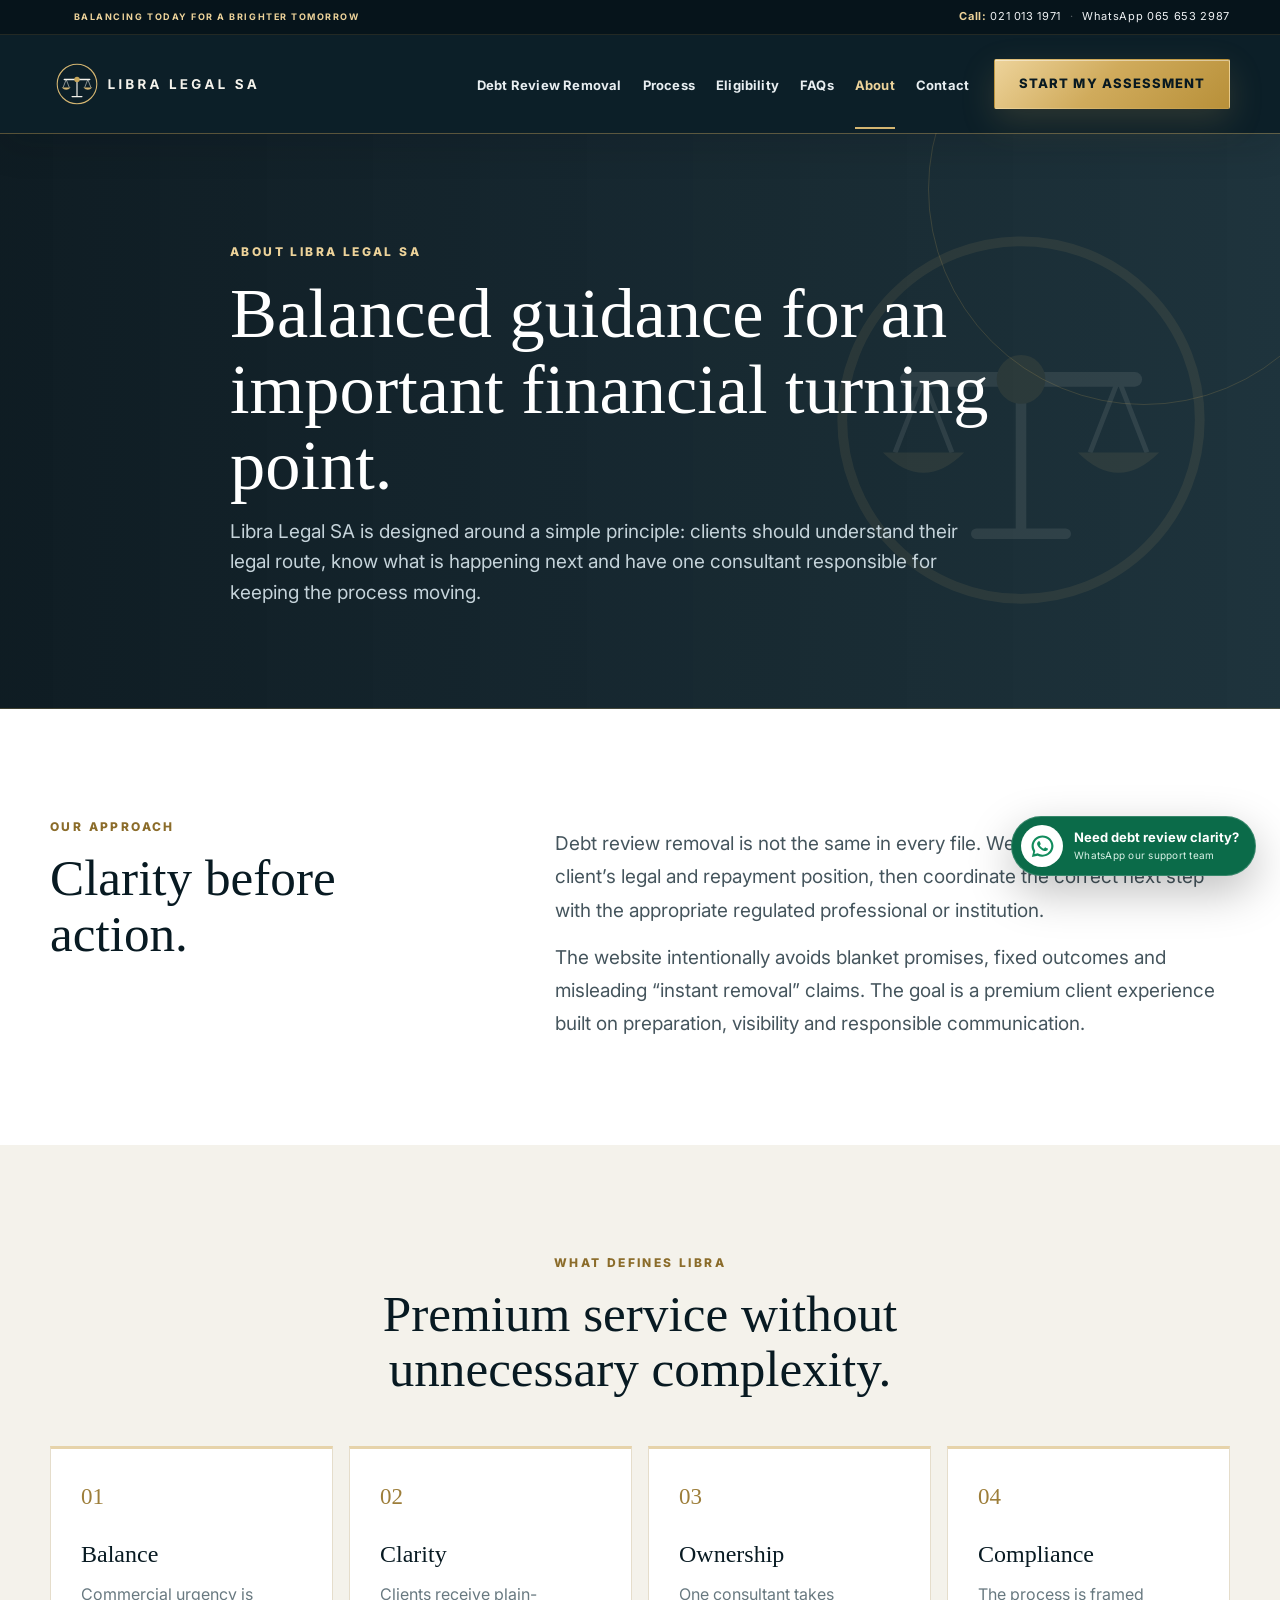
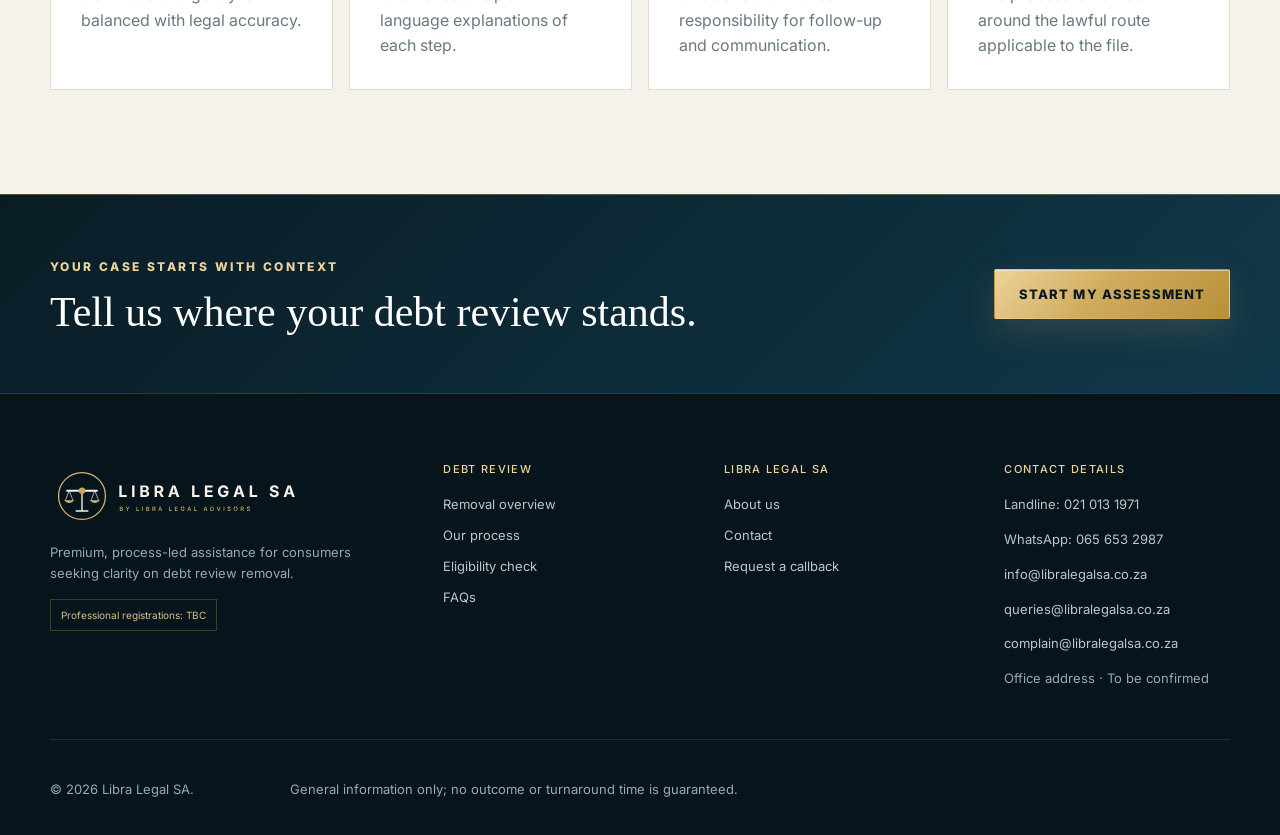
==== commit 3695082f: "Add files via upload" ====
--- a/about.html
+++ b/about.html
@@ -1 +1 @@
-<!doctype html><html lang="en"><head><meta charset="utf-8"><meta name="viewport" content="width=device-width,initial-scale=1"><title>About | Libra Legal SA</title><meta name="description" content="About Libra Legal SA and its consultant-led debt review removal approach."><link rel="stylesheet" href="assets/styles.css"><link rel="icon" href="favicon.svg" type="image/svg+xml"><link rel="icon" href="favicon.ico" sizes="any"><link rel="apple-touch-icon" href="apple-touch-icon.png"><meta name="theme-color" content="#081a22"><meta property="og:site_name" content="Libra Legal SA"><meta property="og:type" content="website"><meta property="og:image" content="https://www.libralegalsa.co.za/og-image.png"><meta name="twitter:card" content="summary_large_image"><link rel="preconnect" href="https://fonts.googleapis.com"><link rel="preconnect" href="https://fonts.gstatic.com" crossorigin><link href="https://fonts.googleapis.com/css2?family=Inter:wght@400;500;600;700;800&display=swap" rel="stylesheet"></head><body><header class="site-header"><div class="utility-bar"><div class="shell utility-inner"><span>South Africa · Nationwide assistance</span><span><b>Call:</b> +27 (0) 00 000 0000</span></div></div><div class="shell nav-row"><a href="index.html" class="brand"><svg class="brand-logo" role="img" aria-label="Libra Legal SA" xmlns="http://www.w3.org/2000/svg" viewBox="0 0 474 120"><g transform="translate(60,60) scale(1)"><circle r="44" fill="none" stroke="#d4b571" stroke-width="2.4"/><line x1="-28" y1="-10" x2="28" y2="-10" stroke="#f4f2eb" stroke-width="3.6" stroke-linecap="round"/><path d="M-24 -10 L-31 8 M-24 -10 L-17 8" stroke="#f4f2eb" stroke-width="1.2" fill="none"/><path d="M-34 8 Q-24 18 -14 8 Z" fill="#d4b571"/><path d="M24 -10 L17 8 M24 -10 L31 8" stroke="#f4f2eb" stroke-width="1.2" fill="none"/><path d="M14 8 Q24 18 34 8 Z" fill="#d4b571"/><line x1="0" y1="-10" x2="0" y2="28" stroke="#f4f2eb" stroke-width="2.6"/><line x1="-11" y1="28" x2="11" y2="28" stroke="#f4f2eb" stroke-width="2.6" stroke-linecap="round"/><circle cy="-10" r="6" fill="#c7a65a"/></g><path d="M129.9775390625 71.0H143.8642578125V67.2939453125H134.4453125V49.173828125H129.9775390625ZM158.408203125 49.173828125H153.9404296875V71.0H158.408203125ZM169.36328125 71.0H178.5771484375C183.4990234375 71.0 186.0771484375 68.4365234375 186.0771484375 64.9794921875C186.0771484375 61.7421875 183.7626953125 59.80859375 181.3017578125 59.69140625V59.4716796875C183.54296875 58.9736328125 185.2275390625 57.376953125 185.2275390625 54.7841796875C185.2275390625 51.517578125 182.810546875 49.173828125 178.0205078125 49.173828125H169.36328125ZM173.8310546875 67.3232421875V61.4052734375H177.8154296875C180.056640625 61.4052734375 181.4775390625 62.7236328125 181.4775390625 64.5546875C181.4775390625 66.2099609375 180.3203125 67.3232421875 177.6982421875 67.3232421875ZM173.8310546875 58.34375V52.8212890625H177.44921875C179.5439453125 52.8212890625 180.701171875 53.9052734375 180.701171875 55.501953125C180.701171875 57.259765625 179.2802734375 58.34375 177.361328125 58.34375ZM196.2119140625 71.0H200.6796875V63.20703125H204.1953125L208.35546875 71.0H213.306640625L208.6630859375 62.4892578125C211.1533203125 61.419921875 212.5302734375 59.2666015625 212.5302734375 56.2783203125C212.5302734375 51.986328125 209.6884765625 49.173828125 204.72265625 49.173828125H196.2119140625ZM200.6796875 59.5888671875V52.865234375H203.8876953125C206.626953125 52.865234375 207.916015625 54.0810546875 207.916015625 56.2783203125C207.916015625 58.4609375 206.626953125 59.5888671875 203.90234375 59.5888671875ZM221.654296875 71.0H226.5908203125L228.216796875 65.931640625H235.9658203125L237.650390625 71.0H242.6162109375L234.9697265625 49.173828125H229.1103515625ZM229.330078125 62.4306640625 229.9599609375 60.4677734375C230.619140625 58.2705078125 231.263671875 55.677734375 231.99609375 52.6748046875C232.7578125 55.6484375 233.4462890625 58.2265625 234.1494140625 60.4677734375L234.80859375 62.4306640625ZM266.416015625 71.0H280.302734375V67.2939453125H270.8837890625V49.173828125H266.416015625ZM290.37890625 71.0H305.0126953125V67.2939453125H294.8466796875V61.80078125H304.2216796875V58.1533203125H294.8466796875V52.8798828125H304.9833984375V49.173828125H290.37890625ZM325.26953125 71.29296875C330.748046875 71.29296875 334.6884765625 67.8212890625 334.6884765625 62.09375V59.369140625H325.6064453125V62.767578125H330.3525390625C330.279296875 65.5654296875 328.404296875 67.3232421875 325.298828125 67.3232421875C321.7978515625 67.3232421875 319.5419921875 64.701171875 319.5419921875 60.072265625C319.5419921875 55.443359375 321.87109375 52.8505859375 325.240234375 52.8505859375C327.671875 52.8505859375 329.3125 54.125 329.927734375 56.205078125H334.46875C333.853515625 51.8984375 330.07421875 48.880859375 325.1669921875 48.880859375C319.4248046875 48.880859375 315.0009765625 53.041015625 315.0009765625 60.1162109375C315.0009765625 67.015625 319.146484375 71.29296875 325.26953125 71.29296875ZM343.8564453125 71.0H348.79296875L350.4189453125 65.931640625H358.16796875L359.8525390625 71.0H364.818359375L357.171875 49.173828125H351.3125ZM351.5322265625 62.4306640625 352.162109375 60.4677734375C352.8212890625 58.2705078125 353.4658203125 55.677734375 354.1982421875 52.6748046875C354.9599609375 55.6484375 355.6484375 58.2265625 356.3515625 60.4677734375L357.0107421875 62.4306640625ZM374.513671875 71.0H388.400390625V67.2939453125H378.9814453125V49.173828125H374.513671875ZM420.5791015625 71.322265625C425.8818359375 71.322265625 429.001953125 68.7587890625 429.001953125 64.7890625C429.001953125 61.126953125 426.16015625 59.251953125 422.4833984375 58.40234375L420.505859375 57.9189453125C418.66015625 57.4794921875 417.01953125 56.791015625 417.01953125 55.1650390625C417.01953125 53.7001953125 418.30859375 52.6455078125 420.59375 52.6455078125C422.8349609375 52.6455078125 424.2265625 53.65625 424.3876953125 55.3994140625H428.708984375C428.6357421875 51.5615234375 425.4716796875 48.880859375 420.6376953125 48.880859375C415.8916015625 48.880859375 412.4345703125 51.517578125 412.4345703125 55.4580078125C412.4345703125 58.63671875 414.646484375 60.4970703125 418.337890625 61.390625L420.740234375 61.9912109375C423.11328125 62.5771484375 424.5048828125 63.265625 424.5048828125 64.759765625C424.5048828125 66.4150390625 422.9228515625 67.54296875 420.53515625 67.54296875C418.1181640625 67.54296875 416.345703125 66.4443359375 416.19921875 64.232421875H411.8486328125C411.98046875 68.8759765625 415.3349609375 71.322265625 420.5791015625 71.322265625ZM437.96484375 71.0H442.9013671875L444.52734375 65.931640625H452.2763671875L453.9609375 71.0H458.9267578125L451.2802734375 49.173828125H445.4208984375ZM445.640625 62.4306640625 446.2705078125 60.4677734375C446.9296875 58.2705078125 447.57421875 55.677734375 448.306640625 52.6748046875C449.068359375 55.6484375 449.7568359375 58.2265625 450.4599609375 60.4677734375L451.119140625 62.4306640625Z" fill="#f4f2eb"/></svg></a><button class="menu-button" aria-expanded="false" aria-label="Toggle navigation"><span></span><span></span><span></span></button><nav class="nav-links"><a href="debt-review-removal.html">Debt Review Removal</a><a href="process.html">Process</a><a href="eligibility.html">Eligibility</a><a href="faq.html">FAQs</a><a href="about.html" class="active">About</a><a href="contact.html">Contact</a><a href="apply.html" class="button button-gold nav-cta">Start My Assessment</a></nav></div></header><main><section class="page-hero"><div class="shell narrow"><span class="eyebrow light">About Libra Legal SA</span><h1>Balanced guidance for an important financial turning point.</h1><p>Libra Legal SA is designed around a simple principle: clients should understand their legal route, know what is happening next and have one consultant responsible for keeping the process moving.</p></div></section><section class="section white"><div class="shell about-grid"><div><span class="eyebrow">Our approach</span><h2>Clarity before action.</h2></div><div><p class="big-copy">Debt review removal is not the same in every file. We start by establishing the client’s legal and repayment position, then coordinate the correct next step with the appropriate regulated professional or institution.</p><p class="big-copy">The website intentionally avoids blanket promises, fixed outcomes and misleading “instant removal” claims. The goal is a premium client experience built on preparation, visibility and responsible communication.</p></div></div></section><section class="section ivory"><div class="shell section-heading centered"><span class="eyebrow">What defines Libra</span><h2>Premium service without unnecessary complexity.</h2></div><div class="shell values-grid"><article><span>01</span><h3>Balance</h3><p>Commercial urgency is balanced with legal accuracy.</p></article><article><span>02</span><h3>Clarity</h3><p>Clients receive plain-language explanations of each step.</p></article><article><span>03</span><h3>Ownership</h3><p>One consultant takes responsibility for follow-up and communication.</p></article><article><span>04</span><h3>Compliance</h3><p>The process is framed around the lawful route applicable to the file.</p></article></div></section><section class="cta-band compact"><div class="shell cta-grid"><div><span class="eyebrow light">Your case starts with context</span><h2>Tell us where your debt review stands.</h2></div><div class="cta-actions"><a href="apply.html" class="button button-gold">Start My Assessment</a></div></div></section></main><footer class="site-footer"><div class="shell footer-grid"><div><a href="index.html" class="brand"><svg class="brand-logo brand-logo-endorsed" role="img" aria-label="Libra Legal SA by libra legal advisors" xmlns="http://www.w3.org/2000/svg" viewBox="0 0 474 120"><g transform="translate(60,60) scale(1)"><circle r="44" fill="none" stroke="#d4b571" stroke-width="2.4"/><line x1="-28" y1="-10" x2="28" y2="-10" stroke="#f4f2eb" stroke-width="3.6" stroke-linecap="round"/><path d="M-24 -10 L-31 8 M-24 -10 L-17 8" stroke="#f4f2eb" stroke-width="1.2" fill="none"/><path d="M-34 8 Q-24 18 -14 8 Z" fill="#d4b571"/><path d="M24 -10 L17 8 M24 -10 L31 8" stroke="#f4f2eb" stroke-width="1.2" fill="none"/><path d="M14 8 Q24 18 34 8 Z" fill="#d4b571"/><line x1="0" y1="-10" x2="0" y2="28" stroke="#f4f2eb" stroke-width="2.6"/><line x1="-11" y1="28" x2="11" y2="28" stroke="#f4f2eb" stroke-width="2.6" stroke-linecap="round"/><circle cy="-10" r="6" fill="#c7a65a"/></g><path d="M129.9775390625 62.0H143.8642578125V58.2939453125H134.4453125V40.173828125H129.9775390625ZM158.408203125 40.173828125H153.9404296875V62.0H158.408203125ZM169.36328125 62.0H178.5771484375C183.4990234375 62.0 186.0771484375 59.4365234375 186.0771484375 55.9794921875C186.0771484375 52.7421875 183.7626953125 50.80859375 181.3017578125 50.69140625V50.4716796875C183.54296875 49.9736328125 185.2275390625 48.376953125 185.2275390625 45.7841796875C185.2275390625 42.517578125 182.810546875 40.173828125 178.0205078125 40.173828125H169.36328125ZM173.8310546875 58.3232421875V52.4052734375H177.8154296875C180.056640625 52.4052734375 181.4775390625 53.7236328125 181.4775390625 55.5546875C181.4775390625 57.2099609375 180.3203125 58.3232421875 177.6982421875 58.3232421875ZM173.8310546875 49.34375V43.8212890625H177.44921875C179.5439453125 43.8212890625 180.701171875 44.9052734375 180.701171875 46.501953125C180.701171875 48.259765625 179.2802734375 49.34375 177.361328125 49.34375ZM196.2119140625 62.0H200.6796875V54.20703125H204.1953125L208.35546875 62.0H213.306640625L208.6630859375 53.4892578125C211.1533203125 52.419921875 212.5302734375 50.2666015625 212.5302734375 47.2783203125C212.5302734375 42.986328125 209.6884765625 40.173828125 204.72265625 40.173828125H196.2119140625ZM200.6796875 50.5888671875V43.865234375H203.8876953125C206.626953125 43.865234375 207.916015625 45.0810546875 207.916015625 47.2783203125C207.916015625 49.4609375 206.626953125 50.5888671875 203.90234375 50.5888671875ZM221.654296875 62.0H226.5908203125L228.216796875 56.931640625H235.9658203125L237.650390625 62.0H242.6162109375L234.9697265625 40.173828125H229.1103515625ZM229.330078125 53.4306640625 229.9599609375 51.4677734375C230.619140625 49.2705078125 231.263671875 46.677734375 231.99609375 43.6748046875C232.7578125 46.6484375 233.4462890625 49.2265625 234.1494140625 51.4677734375L234.80859375 53.4306640625ZM266.416015625 62.0H280.302734375V58.2939453125H270.8837890625V40.173828125H266.416015625ZM290.37890625 62.0H305.0126953125V58.2939453125H294.8466796875V52.80078125H304.2216796875V49.1533203125H294.8466796875V43.8798828125H304.9833984375V40.173828125H290.37890625ZM325.26953125 62.29296875C330.748046875 62.29296875 334.6884765625 58.8212890625 334.6884765625 53.09375V50.369140625H325.6064453125V53.767578125H330.3525390625C330.279296875 56.5654296875 328.404296875 58.3232421875 325.298828125 58.3232421875C321.7978515625 58.3232421875 319.5419921875 55.701171875 319.5419921875 51.072265625C319.5419921875 46.443359375 321.87109375 43.8505859375 325.240234375 43.8505859375C327.671875 43.8505859375 329.3125 45.125 329.927734375 47.205078125H334.46875C333.853515625 42.8984375 330.07421875 39.880859375 325.1669921875 39.880859375C319.4248046875 39.880859375 315.0009765625 44.041015625 315.0009765625 51.1162109375C315.0009765625 58.015625 319.146484375 62.29296875 325.26953125 62.29296875ZM343.8564453125 62.0H348.79296875L350.4189453125 56.931640625H358.16796875L359.8525390625 62.0H364.818359375L357.171875 40.173828125H351.3125ZM351.5322265625 53.4306640625 352.162109375 51.4677734375C352.8212890625 49.2705078125 353.4658203125 46.677734375 354.1982421875 43.6748046875C354.9599609375 46.6484375 355.6484375 49.2265625 356.3515625 51.4677734375L357.0107421875 53.4306640625ZM374.513671875 62.0H388.400390625V58.2939453125H378.9814453125V40.173828125H374.513671875ZM420.5791015625 62.322265625C425.8818359375 62.322265625 429.001953125 59.7587890625 429.001953125 55.7890625C429.001953125 52.126953125 426.16015625 50.251953125 422.4833984375 49.40234375L420.505859375 48.9189453125C418.66015625 48.4794921875 417.01953125 47.791015625 417.01953125 46.1650390625C417.01953125 44.7001953125 418.30859375 43.6455078125 420.59375 43.6455078125C422.8349609375 43.6455078125 424.2265625 44.65625 424.3876953125 46.3994140625H428.708984375C428.6357421875 42.5615234375 425.4716796875 39.880859375 420.6376953125 39.880859375C415.8916015625 39.880859375 412.4345703125 42.517578125 412.4345703125 46.4580078125C412.4345703125 49.63671875 414.646484375 51.4970703125 418.337890625 52.390625L420.740234375 52.9912109375C423.11328125 53.5771484375 424.5048828125 54.265625 424.5048828125 55.759765625C424.5048828125 57.4150390625 422.9228515625 58.54296875 420.53515625 58.54296875C418.1181640625 58.54296875 416.345703125 57.4443359375 416.19921875 55.232421875H411.8486328125C411.98046875 59.8759765625 415.3349609375 62.322265625 420.5791015625 62.322265625ZM437.96484375 62.0H442.9013671875L444.52734375 56.931640625H452.2763671875L453.9609375 62.0H458.9267578125L451.2802734375 40.173828125H445.4208984375ZM445.640625 53.4306640625 446.2705078125 51.4677734375C446.9296875 49.2705078125 447.57421875 46.677734375 448.306640625 43.6748046875C449.068359375 46.6484375 449.7568359375 49.2265625 450.4599609375 51.4677734375L451.119140625 53.4306640625Z" fill="#f4f2eb"/><path d="M130.88623046875 88.0H133.9638671875C135.822265625 88.0 136.66552734375 87.07080078125 136.66552734375 85.8408203125C136.66552734375 84.61083984375 135.80078125 83.91259765625 135.00048828125 83.86962890625V83.7890625C135.74169921875 83.6064453125 136.35400390625 83.09619140625 136.35400390625 82.09716796875C136.35400390625 80.91552734375 135.5322265625 79.9970703125 133.8349609375 79.9970703125H130.88623046875ZM132.11083984375 86.947265625V84.40673828125H133.888671875C134.8447265625 84.40673828125 135.45166015625 85.0244140625 135.45166015625 85.78173828125C135.45166015625 86.44775390625 134.98974609375 86.947265625 133.84033203125 86.947265625ZM132.11083984375 83.46142578125V81.04443359375H133.7490234375C134.69970703125 81.04443359375 135.15087890625 81.5439453125 135.15087890625 82.19921875C135.15087890625 82.96728515625 134.52783203125 83.46142578125 133.716796875 83.46142578125ZM144.94677734375 88.0H146.17138671875V84.81494140625L149.109375 79.9970703125H147.68603515625L146.1982421875 82.54833984375C145.9619140625 82.951171875 145.7685546875 83.31103515625 145.56982421875 83.79443359375C145.37109375 83.32177734375 145.177734375 82.96728515625 144.9306640625 82.54833984375L143.4267578125 79.9970703125H141.998046875L144.94677734375 84.81494140625ZM162.2021484375 88.0H167.05224609375V86.947265625H163.4267578125V79.9970703125H162.2021484375ZM174.146484375 79.9970703125H172.921875V88.0H174.146484375ZM180.4189453125 88.0H183.49658203125C185.35498046875 88.0 186.1982421875 87.07080078125 186.1982421875 85.8408203125C186.1982421875 84.61083984375 185.33349609375 83.91259765625 184.533203125 83.86962890625V83.7890625C185.2744140625 83.6064453125 185.88671875 83.09619140625 185.88671875 82.09716796875C185.88671875 80.91552734375 185.06494140625 79.9970703125 183.36767578125 79.9970703125H180.4189453125ZM181.6435546875 86.947265625V84.40673828125H183.42138671875C184.37744140625 84.40673828125 184.984375 85.0244140625 184.984375 85.78173828125C184.984375 86.44775390625 184.5224609375 86.947265625 183.373046875 86.947265625ZM181.6435546875 83.46142578125V81.04443359375H183.28173828125C184.232421875 81.04443359375 184.68359375 81.5439453125 184.68359375 82.19921875C184.68359375 82.96728515625 184.060546875 83.46142578125 183.24951171875 83.46142578125ZM192.14306640625 88.0H193.36767578125V84.97607421875H195.00048828125C195.02197265625 84.97607421875 195.048828125 84.97607421875 195.0703125 84.97607421875L196.6923828125 88.0H198.08349609375L196.32177734375 84.7666015625C197.2939453125 84.4013671875 197.78271484375 83.5849609375 197.78271484375 82.5107421875C197.78271484375 81.03369140625 196.8642578125 79.9970703125 195.01123046875 79.9970703125H192.14306640625ZM193.36767578125 83.9287109375V81.04443359375H194.87158203125C196.05322265625 81.04443359375 196.5419921875 81.6083984375 196.5419921875 82.5107421875C196.5419921875 83.40771484375 196.05322265625 83.9287109375 194.88232421875 83.9287109375ZM203.158203125 88.0H204.48486328125L205.19921875 85.88916015625H208.3466796875L209.08251953125 88.0H210.4091796875L207.5087890625 79.9970703125H206.0048828125ZM205.54833984375 84.86865234375 205.994140625 83.54736328125C206.19287109375 82.93505859375 206.43994140625 82.1025390625 206.75146484375 80.95849609375C207.068359375 82.091796875 207.31005859375 82.908203125 207.52490234375 83.54736328125L207.98681640625 84.86865234375ZM223.501953125 88.0H228.35205078125V86.947265625H224.7265625V79.9970703125H223.501953125ZM234.2216796875 88.0H239.2919921875V86.947265625H235.4462890625V84.48193359375H238.9912109375V83.4345703125H235.4462890625V81.0498046875H239.259765625V79.9970703125H234.2216796875ZM248.71728515625 88.107421875C250.65625 88.107421875 252.05810546875 86.83984375 252.05810546875 84.81494140625V83.896484375H248.89990234375V84.90625H250.8603515625C250.83349609375 86.1845703125 249.990234375 86.990234375 248.72265625 86.990234375C247.31005859375 86.990234375 246.28955078125 85.9267578125 246.28955078125 83.99853515625C246.28955078125 82.06494140625 247.326171875 81.0068359375 248.67431640625 81.0068359375C249.72705078125 81.0068359375 250.44140625 81.59228515625 250.7314453125 82.52685546875H251.98828125C251.7197265625 80.96923828125 250.3876953125 79.8896484375 248.66357421875 79.8896484375C246.59033203125 79.8896484375 245.07568359375 81.447265625 245.07568359375 84.00390625C245.07568359375 86.53369140625 246.5419921875 88.107421875 248.71728515625 88.107421875ZM257.4658203125 88.0H258.79248046875L259.5068359375 85.88916015625H262.654296875L263.39013671875 88.0H264.716796875L261.81640625 79.9970703125H260.3125ZM259.85595703125 84.86865234375 260.3017578125 83.54736328125C260.50048828125 82.93505859375 260.74755859375 82.1025390625 261.05908203125 80.95849609375C261.3759765625 82.091796875 261.61767578125 82.908203125 261.83251953125 83.54736328125L262.29443359375 84.86865234375ZM270.376953125 88.0H275.22705078125V86.947265625H271.6015625V79.9970703125H270.376953125ZM287.9169921875 88.0H289.24365234375L289.9580078125 85.88916015625H293.10546875L293.84130859375 88.0H295.16796875L292.267578125 79.9970703125H290.763671875ZM290.30712890625 84.86865234375 290.7529296875 83.54736328125C290.95166015625 82.93505859375 291.19873046875 82.1025390625 291.51025390625 80.95849609375C291.8271484375 82.091796875 292.06884765625 82.908203125 292.28369140625 83.54736328125L292.74560546875 84.86865234375ZM303.43310546875 88.0C305.8662109375 88.0 307.27880859375 86.49072265625 307.27880859375 83.98779296875C307.27880859375 81.5009765625 305.8662109375 79.9970703125 303.50830078125 79.9970703125H300.828125V88.0ZM302.052734375 86.92578125V81.0712890625H303.427734375C305.17333984375 81.0712890625 306.07568359375 82.10791015625 306.07568359375 83.98779296875C306.07568359375 85.8837890625 305.17333984375 86.92578125 303.36328125 86.92578125ZM315.54931640625 88.0H317.0478515625L319.9052734375 79.9970703125H318.57861328125L317.06396484375 84.44970703125C316.865234375 85.056640625 316.6181640625 85.87841796875 316.306640625 87.01708984375C315.98974609375 85.89990234375 315.7373046875 85.056640625 315.533203125 84.44970703125L313.9755859375 79.9970703125H312.654296875ZM326.7900390625 79.9970703125H325.5654296875V88.0H326.7900390625ZM335.748046875 88.13427734375C337.6279296875 88.13427734375 338.712890625 87.14599609375 338.712890625 85.787109375C338.712890625 84.34228515625 337.42919921875 83.79443359375 336.40869140625 83.53125L335.6298828125 83.3271484375C335.017578125 83.166015625 334.1904296875 82.88134765625 334.1904296875 82.1240234375C334.1904296875 81.447265625 334.802734375 80.953125 335.77490234375 80.953125C336.6826171875 80.953125 337.33251953125 81.3720703125 337.4130859375 82.1025390625H338.60546875C338.56787109375 80.82958984375 337.4453125 79.8896484375 335.8017578125 79.8896484375C334.1904296875 79.8896484375 332.9658203125 80.80810546875 332.9658203125 82.19384765625C332.9658203125 83.28955078125 333.7392578125 83.9609375 335.0498046875 84.31005859375L335.984375 84.56787109375C336.84375 84.798828125 337.50439453125 85.07275390625 337.50439453125 85.77099609375C337.50439453125 86.54443359375 336.7578125 87.06005859375 335.74267578125 87.06005859375C334.81884765625 87.06005859375 334.04541015625 86.65185546875 333.9755859375 85.7763671875H332.74560546875C332.82080078125 87.2373046875 333.94873046875 88.13427734375 335.748046875 88.13427734375ZM348.00390625 88.107421875C350.0771484375 88.107421875 351.60791015625 86.560546875 351.60791015625 84.00390625C351.60791015625 81.4365234375 350.0771484375 79.8896484375 348.00390625 79.8896484375C345.92529296875 79.8896484375 344.38916015625 81.4365234375 344.38916015625 84.00390625C344.38916015625 86.560546875 345.92529296875 88.107421875 348.00390625 88.107421875ZM348.00390625 86.990234375C346.62890625 86.990234375 345.60302734375 85.9375 345.60302734375 84.00390625C345.60302734375 82.06494140625 346.62890625 81.0068359375 348.00390625 81.0068359375C349.3681640625 81.0068359375 350.39404296875 82.0595703125 350.39404296875 84.00390625C350.39404296875 85.9375 349.3681640625 86.990234375 348.00390625 86.990234375ZM357.60107421875 88.0H358.82568359375V84.97607421875H360.45849609375C360.47998046875 84.97607421875 360.5068359375 84.97607421875 360.5283203125 84.97607421875L362.150390625 88.0H363.54150390625L361.77978515625 84.7666015625C362.751953125 84.4013671875 363.24072265625 83.5849609375 363.24072265625 82.5107421875C363.24072265625 81.03369140625 362.322265625 79.9970703125 360.46923828125 79.9970703125H357.60107421875ZM358.82568359375 83.9287109375V81.04443359375H360.32958984375C361.51123046875 81.04443359375 362.0 81.6083984375 362.0 82.5107421875C362.0 83.40771484375 361.51123046875 83.9287109375 360.34033203125 83.9287109375ZM371.9140625 88.13427734375C373.7939453125 88.13427734375 374.87890625 87.14599609375 374.87890625 85.787109375C374.87890625 84.34228515625 373.59521484375 83.79443359375 372.57470703125 83.53125L371.7958984375 83.3271484375C371.18359375 83.166015625 370.3564453125 82.88134765625 370.3564453125 82.1240234375C370.3564453125 81.447265625 370.96875 80.953125 371.94091796875 80.953125C372.8486328125 80.953125 373.49853515625 81.3720703125 373.5791015625 82.1025390625H374.771484375C374.73388671875 80.82958984375 373.611328125 79.8896484375 371.9677734375 79.8896484375C370.3564453125 79.8896484375 369.1318359375 80.80810546875 369.1318359375 82.19384765625C369.1318359375 83.28955078125 369.9052734375 83.9609375 371.2158203125 84.31005859375L372.150390625 84.56787109375C373.009765625 84.798828125 373.67041015625 85.07275390625 373.67041015625 85.77099609375C373.67041015625 86.54443359375 372.923828125 87.06005859375 371.90869140625 87.06005859375C370.98486328125 87.06005859375 370.21142578125 86.65185546875 370.1416015625 85.7763671875H368.91162109375C368.98681640625 87.2373046875 370.11474609375 88.13427734375 371.9140625 88.13427734375Z" fill="#d4b571"/></svg></a><p class="footer-intro">Premium, process-led assistance for consumers seeking clarity on debt review removal.</p><div class="legal-chip">Professional registrations: TBC</div></div><div><h3>Debt Review</h3><a href="debt-review-removal.html">Removal overview</a><a href="process.html">Our process</a><a href="eligibility.html">Eligibility check</a><a href="faq.html">FAQs</a></div><div><h3>Libra Legal SA</h3><a href="about.html">About us</a><a href="contact.html">Contact</a><a href="apply.html">Request a callback</a></div><div><h3>Default details</h3><p>+27 (0) 00 000 0000</p><p>hello@libralegal.co.za</p></div></div><div class="shell footer-bottom"><p>© 2026 Libra Legal SA.</p><p class="footer-disclaimer">General information only; no outcome or turnaround time is guaranteed.</p></div></footer><script src="assets/site.js"></script></body></html>+<!doctype html><html lang="en"><head><meta charset="utf-8"><meta name="viewport" content="width=device-width,initial-scale=1"><title>About | Libra Legal SA</title><meta name="description" content="About Libra Legal SA and its consultant-led debt review removal approach."><link rel="stylesheet" href="assets/styles.css"><link rel="icon" href="favicon.svg" type="image/svg+xml"><link rel="icon" href="favicon.ico" sizes="any"><link rel="apple-touch-icon" href="apple-touch-icon.png"><meta name="theme-color" content="#081a22"><meta property="og:site_name" content="Libra Legal SA"><meta property="og:type" content="website"><meta property="og:image" content="https://www.libralegalsa.co.za/og-image.png"><meta name="twitter:card" content="summary_large_image"><link rel="preconnect" href="https://fonts.googleapis.com"><link rel="preconnect" href="https://fonts.gstatic.com" crossorigin><link href="https://fonts.googleapis.com/css2?family=Inter:wght@400;500;600;700;800&display=swap" rel="stylesheet"></head><body><header class="site-header"><div class="utility-bar"><div class="shell utility-inner"><span>South Africa · Nationwide assistance</span><span><b>Call:</b> 021 013 1971</span></div></div><div class="shell nav-row"><a href="index.html" class="brand"><svg class="brand-logo" role="img" aria-label="Libra Legal SA" xmlns="http://www.w3.org/2000/svg" viewBox="0 0 474 120"><g transform="translate(60,60) scale(1)"><circle r="44" fill="none" stroke="#d4b571" stroke-width="2.4"/><line x1="-28" y1="-10" x2="28" y2="-10" stroke="#f4f2eb" stroke-width="3.6" stroke-linecap="round"/><path d="M-24 -10 L-31 8 M-24 -10 L-17 8" stroke="#f4f2eb" stroke-width="1.2" fill="none"/><path d="M-34 8 Q-24 18 -14 8 Z" fill="#d4b571"/><path d="M24 -10 L17 8 M24 -10 L31 8" stroke="#f4f2eb" stroke-width="1.2" fill="none"/><path d="M14 8 Q24 18 34 8 Z" fill="#d4b571"/><line x1="0" y1="-10" x2="0" y2="28" stroke="#f4f2eb" stroke-width="2.6"/><line x1="-11" y1="28" x2="11" y2="28" stroke="#f4f2eb" stroke-width="2.6" stroke-linecap="round"/><circle cy="-10" r="6" fill="#c7a65a"/></g><path d="M129.9775390625 71.0H143.8642578125V67.2939453125H134.4453125V49.173828125H129.9775390625ZM158.408203125 49.173828125H153.9404296875V71.0H158.408203125ZM169.36328125 71.0H178.5771484375C183.4990234375 71.0 186.0771484375 68.4365234375 186.0771484375 64.9794921875C186.0771484375 61.7421875 183.7626953125 59.80859375 181.3017578125 59.69140625V59.4716796875C183.54296875 58.9736328125 185.2275390625 57.376953125 185.2275390625 54.7841796875C185.2275390625 51.517578125 182.810546875 49.173828125 178.0205078125 49.173828125H169.36328125ZM173.8310546875 67.3232421875V61.4052734375H177.8154296875C180.056640625 61.4052734375 181.4775390625 62.7236328125 181.4775390625 64.5546875C181.4775390625 66.2099609375 180.3203125 67.3232421875 177.6982421875 67.3232421875ZM173.8310546875 58.34375V52.8212890625H177.44921875C179.5439453125 52.8212890625 180.701171875 53.9052734375 180.701171875 55.501953125C180.701171875 57.259765625 179.2802734375 58.34375 177.361328125 58.34375ZM196.2119140625 71.0H200.6796875V63.20703125H204.1953125L208.35546875 71.0H213.306640625L208.6630859375 62.4892578125C211.1533203125 61.419921875 212.5302734375 59.2666015625 212.5302734375 56.2783203125C212.5302734375 51.986328125 209.6884765625 49.173828125 204.72265625 49.173828125H196.2119140625ZM200.6796875 59.5888671875V52.865234375H203.8876953125C206.626953125 52.865234375 207.916015625 54.0810546875 207.916015625 56.2783203125C207.916015625 58.4609375 206.626953125 59.5888671875 203.90234375 59.5888671875ZM221.654296875 71.0H226.5908203125L228.216796875 65.931640625H235.9658203125L237.650390625 71.0H242.6162109375L234.9697265625 49.173828125H229.1103515625ZM229.330078125 62.4306640625 229.9599609375 60.4677734375C230.619140625 58.2705078125 231.263671875 55.677734375 231.99609375 52.6748046875C232.7578125 55.6484375 233.4462890625 58.2265625 234.1494140625 60.4677734375L234.80859375 62.4306640625ZM266.416015625 71.0H280.302734375V67.2939453125H270.8837890625V49.173828125H266.416015625ZM290.37890625 71.0H305.0126953125V67.2939453125H294.8466796875V61.80078125H304.2216796875V58.1533203125H294.8466796875V52.8798828125H304.9833984375V49.173828125H290.37890625ZM325.26953125 71.29296875C330.748046875 71.29296875 334.6884765625 67.8212890625 334.6884765625 62.09375V59.369140625H325.6064453125V62.767578125H330.3525390625C330.279296875 65.5654296875 328.404296875 67.3232421875 325.298828125 67.3232421875C321.7978515625 67.3232421875 319.5419921875 64.701171875 319.5419921875 60.072265625C319.5419921875 55.443359375 321.87109375 52.8505859375 325.240234375 52.8505859375C327.671875 52.8505859375 329.3125 54.125 329.927734375 56.205078125H334.46875C333.853515625 51.8984375 330.07421875 48.880859375 325.1669921875 48.880859375C319.4248046875 48.880859375 315.0009765625 53.041015625 315.0009765625 60.1162109375C315.0009765625 67.015625 319.146484375 71.29296875 325.26953125 71.29296875ZM343.8564453125 71.0H348.79296875L350.4189453125 65.931640625H358.16796875L359.8525390625 71.0H364.818359375L357.171875 49.173828125H351.3125ZM351.5322265625 62.4306640625 352.162109375 60.4677734375C352.8212890625 58.2705078125 353.4658203125 55.677734375 354.1982421875 52.6748046875C354.9599609375 55.6484375 355.6484375 58.2265625 356.3515625 60.4677734375L357.0107421875 62.4306640625ZM374.513671875 71.0H388.400390625V67.2939453125H378.9814453125V49.173828125H374.513671875ZM420.5791015625 71.322265625C425.8818359375 71.322265625 429.001953125 68.7587890625 429.001953125 64.7890625C429.001953125 61.126953125 426.16015625 59.251953125 422.4833984375 58.40234375L420.505859375 57.9189453125C418.66015625 57.4794921875 417.01953125 56.791015625 417.01953125 55.1650390625C417.01953125 53.7001953125 418.30859375 52.6455078125 420.59375 52.6455078125C422.8349609375 52.6455078125 424.2265625 53.65625 424.3876953125 55.3994140625H428.708984375C428.6357421875 51.5615234375 425.4716796875 48.880859375 420.6376953125 48.880859375C415.8916015625 48.880859375 412.4345703125 51.517578125 412.4345703125 55.4580078125C412.4345703125 58.63671875 414.646484375 60.4970703125 418.337890625 61.390625L420.740234375 61.9912109375C423.11328125 62.5771484375 424.5048828125 63.265625 424.5048828125 64.759765625C424.5048828125 66.4150390625 422.9228515625 67.54296875 420.53515625 67.54296875C418.1181640625 67.54296875 416.345703125 66.4443359375 416.19921875 64.232421875H411.8486328125C411.98046875 68.8759765625 415.3349609375 71.322265625 420.5791015625 71.322265625ZM437.96484375 71.0H442.9013671875L444.52734375 65.931640625H452.2763671875L453.9609375 71.0H458.9267578125L451.2802734375 49.173828125H445.4208984375ZM445.640625 62.4306640625 446.2705078125 60.4677734375C446.9296875 58.2705078125 447.57421875 55.677734375 448.306640625 52.6748046875C449.068359375 55.6484375 449.7568359375 58.2265625 450.4599609375 60.4677734375L451.119140625 62.4306640625Z" fill="#f4f2eb"/></svg></a><button class="menu-button" aria-expanded="false" aria-label="Toggle navigation"><span></span><span></span><span></span></button><nav class="nav-links"><a href="debt-review-removal.html">Debt Review Removal</a><a href="process.html">Process</a><a href="eligibility.html">Eligibility</a><a href="faq.html">FAQs</a><a href="about.html" class="active">About</a><a href="contact.html">Contact</a><a href="apply.html" class="button button-gold nav-cta">Start My Assessment</a></nav></div></header><main><section class="page-hero"><div class="shell narrow"><span class="eyebrow light">About Libra Legal SA</span><h1>Balanced guidance for an important financial turning point.</h1><p>Libra Legal SA is designed around a simple principle: clients should understand their legal route, know what is happening next and have one consultant responsible for keeping the process moving.</p></div></section><section class="section white"><div class="shell about-grid"><div><span class="eyebrow">Our approach</span><h2>Clarity before action.</h2></div><div><p class="big-copy">Debt review removal is not the same in every file. We start by establishing the client’s legal and repayment position, then coordinate the correct next step with the appropriate regulated professional or institution.</p><p class="big-copy">The website intentionally avoids blanket promises, fixed outcomes and misleading “instant removal” claims. The goal is a premium client experience built on preparation, visibility and responsible communication.</p></div></div></section><section class="section ivory"><div class="shell section-heading centered"><span class="eyebrow">What defines Libra</span><h2>Premium service without unnecessary complexity.</h2></div><div class="shell values-grid"><article><span>01</span><h3>Balance</h3><p>Commercial urgency is balanced with legal accuracy.</p></article><article><span>02</span><h3>Clarity</h3><p>Clients receive plain-language explanations of each step.</p></article><article><span>03</span><h3>Ownership</h3><p>One consultant takes responsibility for follow-up and communication.</p></article><article><span>04</span><h3>Compliance</h3><p>The process is framed around the lawful route applicable to the file.</p></article></div></section><section class="cta-band compact"><div class="shell cta-grid"><div><span class="eyebrow light">Your case starts with context</span><h2>Tell us where your debt review stands.</h2></div><div class="cta-actions"><a href="apply.html" class="button button-gold">Start My Assessment</a></div></div></section></main><footer class="site-footer"><div class="shell footer-grid"><div><a href="index.html" class="brand"><svg class="brand-logo brand-logo-endorsed" role="img" aria-label="Libra Legal SA by libra legal advisors" xmlns="http://www.w3.org/2000/svg" viewBox="0 0 474 120"><g transform="translate(60,60) scale(1)"><circle r="44" fill="none" stroke="#d4b571" stroke-width="2.4"/><line x1="-28" y1="-10" x2="28" y2="-10" stroke="#f4f2eb" stroke-width="3.6" stroke-linecap="round"/><path d="M-24 -10 L-31 8 M-24 -10 L-17 8" stroke="#f4f2eb" stroke-width="1.2" fill="none"/><path d="M-34 8 Q-24 18 -14 8 Z" fill="#d4b571"/><path d="M24 -10 L17 8 M24 -10 L31 8" stroke="#f4f2eb" stroke-width="1.2" fill="none"/><path d="M14 8 Q24 18 34 8 Z" fill="#d4b571"/><line x1="0" y1="-10" x2="0" y2="28" stroke="#f4f2eb" stroke-width="2.6"/><line x1="-11" y1="28" x2="11" y2="28" stroke="#f4f2eb" stroke-width="2.6" stroke-linecap="round"/><circle cy="-10" r="6" fill="#c7a65a"/></g><path d="M129.9775390625 62.0H143.8642578125V58.2939453125H134.4453125V40.173828125H129.9775390625ZM158.408203125 40.173828125H153.9404296875V62.0H158.408203125ZM169.36328125 62.0H178.5771484375C183.4990234375 62.0 186.0771484375 59.4365234375 186.0771484375 55.9794921875C186.0771484375 52.7421875 183.7626953125 50.80859375 181.3017578125 50.69140625V50.4716796875C183.54296875 49.9736328125 185.2275390625 48.376953125 185.2275390625 45.7841796875C185.2275390625 42.517578125 182.810546875 40.173828125 178.0205078125 40.173828125H169.36328125ZM173.8310546875 58.3232421875V52.4052734375H177.8154296875C180.056640625 52.4052734375 181.4775390625 53.7236328125 181.4775390625 55.5546875C181.4775390625 57.2099609375 180.3203125 58.3232421875 177.6982421875 58.3232421875ZM173.8310546875 49.34375V43.8212890625H177.44921875C179.5439453125 43.8212890625 180.701171875 44.9052734375 180.701171875 46.501953125C180.701171875 48.259765625 179.2802734375 49.34375 177.361328125 49.34375ZM196.2119140625 62.0H200.6796875V54.20703125H204.1953125L208.35546875 62.0H213.306640625L208.6630859375 53.4892578125C211.1533203125 52.419921875 212.5302734375 50.2666015625 212.5302734375 47.2783203125C212.5302734375 42.986328125 209.6884765625 40.173828125 204.72265625 40.173828125H196.2119140625ZM200.6796875 50.5888671875V43.865234375H203.8876953125C206.626953125 43.865234375 207.916015625 45.0810546875 207.916015625 47.2783203125C207.916015625 49.4609375 206.626953125 50.5888671875 203.90234375 50.5888671875ZM221.654296875 62.0H226.5908203125L228.216796875 56.931640625H235.9658203125L237.650390625 62.0H242.6162109375L234.9697265625 40.173828125H229.1103515625ZM229.330078125 53.4306640625 229.9599609375 51.4677734375C230.619140625 49.2705078125 231.263671875 46.677734375 231.99609375 43.6748046875C232.7578125 46.6484375 233.4462890625 49.2265625 234.1494140625 51.4677734375L234.80859375 53.4306640625ZM266.416015625 62.0H280.302734375V58.2939453125H270.8837890625V40.173828125H266.416015625ZM290.37890625 62.0H305.0126953125V58.2939453125H294.8466796875V52.80078125H304.2216796875V49.1533203125H294.8466796875V43.8798828125H304.9833984375V40.173828125H290.37890625ZM325.26953125 62.29296875C330.748046875 62.29296875 334.6884765625 58.8212890625 334.6884765625 53.09375V50.369140625H325.6064453125V53.767578125H330.3525390625C330.279296875 56.5654296875 328.404296875 58.3232421875 325.298828125 58.3232421875C321.7978515625 58.3232421875 319.5419921875 55.701171875 319.5419921875 51.072265625C319.5419921875 46.443359375 321.87109375 43.8505859375 325.240234375 43.8505859375C327.671875 43.8505859375 329.3125 45.125 329.927734375 47.205078125H334.46875C333.853515625 42.8984375 330.07421875 39.880859375 325.1669921875 39.880859375C319.4248046875 39.880859375 315.0009765625 44.041015625 315.0009765625 51.1162109375C315.0009765625 58.015625 319.146484375 62.29296875 325.26953125 62.29296875ZM343.8564453125 62.0H348.79296875L350.4189453125 56.931640625H358.16796875L359.8525390625 62.0H364.818359375L357.171875 40.173828125H351.3125ZM351.5322265625 53.4306640625 352.162109375 51.4677734375C352.8212890625 49.2705078125 353.4658203125 46.677734375 354.1982421875 43.6748046875C354.9599609375 46.6484375 355.6484375 49.2265625 356.3515625 51.4677734375L357.0107421875 53.4306640625ZM374.513671875 62.0H388.400390625V58.2939453125H378.9814453125V40.173828125H374.513671875ZM420.5791015625 62.322265625C425.8818359375 62.322265625 429.001953125 59.7587890625 429.001953125 55.7890625C429.001953125 52.126953125 426.16015625 50.251953125 422.4833984375 49.40234375L420.505859375 48.9189453125C418.66015625 48.4794921875 417.01953125 47.791015625 417.01953125 46.1650390625C417.01953125 44.7001953125 418.30859375 43.6455078125 420.59375 43.6455078125C422.8349609375 43.6455078125 424.2265625 44.65625 424.3876953125 46.3994140625H428.708984375C428.6357421875 42.5615234375 425.4716796875 39.880859375 420.6376953125 39.880859375C415.8916015625 39.880859375 412.4345703125 42.517578125 412.4345703125 46.4580078125C412.4345703125 49.63671875 414.646484375 51.4970703125 418.337890625 52.390625L420.740234375 52.9912109375C423.11328125 53.5771484375 424.5048828125 54.265625 424.5048828125 55.759765625C424.5048828125 57.4150390625 422.9228515625 58.54296875 420.53515625 58.54296875C418.1181640625 58.54296875 416.345703125 57.4443359375 416.19921875 55.232421875H411.8486328125C411.98046875 59.8759765625 415.3349609375 62.322265625 420.5791015625 62.322265625ZM437.96484375 62.0H442.9013671875L444.52734375 56.931640625H452.2763671875L453.9609375 62.0H458.9267578125L451.2802734375 40.173828125H445.4208984375ZM445.640625 53.4306640625 446.2705078125 51.4677734375C446.9296875 49.2705078125 447.57421875 46.677734375 448.306640625 43.6748046875C449.068359375 46.6484375 449.7568359375 49.2265625 450.4599609375 51.4677734375L451.119140625 53.4306640625Z" fill="#f4f2eb"/><path d="M130.88623046875 88.0H133.9638671875C135.822265625 88.0 136.66552734375 87.07080078125 136.66552734375 85.8408203125C136.66552734375 84.61083984375 135.80078125 83.91259765625 135.00048828125 83.86962890625V83.7890625C135.74169921875 83.6064453125 136.35400390625 83.09619140625 136.35400390625 82.09716796875C136.35400390625 80.91552734375 135.5322265625 79.9970703125 133.8349609375 79.9970703125H130.88623046875ZM132.11083984375 86.947265625V84.40673828125H133.888671875C134.8447265625 84.40673828125 135.45166015625 85.0244140625 135.45166015625 85.78173828125C135.45166015625 86.44775390625 134.98974609375 86.947265625 133.84033203125 86.947265625ZM132.11083984375 83.46142578125V81.04443359375H133.7490234375C134.69970703125 81.04443359375 135.15087890625 81.5439453125 135.15087890625 82.19921875C135.15087890625 82.96728515625 134.52783203125 83.46142578125 133.716796875 83.46142578125ZM144.94677734375 88.0H146.17138671875V84.81494140625L149.109375 79.9970703125H147.68603515625L146.1982421875 82.54833984375C145.9619140625 82.951171875 145.7685546875 83.31103515625 145.56982421875 83.79443359375C145.37109375 83.32177734375 145.177734375 82.96728515625 144.9306640625 82.54833984375L143.4267578125 79.9970703125H141.998046875L144.94677734375 84.81494140625ZM162.2021484375 88.0H167.05224609375V86.947265625H163.4267578125V79.9970703125H162.2021484375ZM174.146484375 79.9970703125H172.921875V88.0H174.146484375ZM180.4189453125 88.0H183.49658203125C185.35498046875 88.0 186.1982421875 87.07080078125 186.1982421875 85.8408203125C186.1982421875 84.61083984375 185.33349609375 83.91259765625 184.533203125 83.86962890625V83.7890625C185.2744140625 83.6064453125 185.88671875 83.09619140625 185.88671875 82.09716796875C185.88671875 80.91552734375 185.06494140625 79.9970703125 183.36767578125 79.9970703125H180.4189453125ZM181.6435546875 86.947265625V84.40673828125H183.42138671875C184.37744140625 84.40673828125 184.984375 85.0244140625 184.984375 85.78173828125C184.984375 86.44775390625 184.5224609375 86.947265625 183.373046875 86.947265625ZM181.6435546875 83.46142578125V81.04443359375H183.28173828125C184.232421875 81.04443359375 184.68359375 81.5439453125 184.68359375 82.19921875C184.68359375 82.96728515625 184.060546875 83.46142578125 183.24951171875 83.46142578125ZM192.14306640625 88.0H193.36767578125V84.97607421875H195.00048828125C195.02197265625 84.97607421875 195.048828125 84.97607421875 195.0703125 84.97607421875L196.6923828125 88.0H198.08349609375L196.32177734375 84.7666015625C197.2939453125 84.4013671875 197.78271484375 83.5849609375 197.78271484375 82.5107421875C197.78271484375 81.03369140625 196.8642578125 79.9970703125 195.01123046875 79.9970703125H192.14306640625ZM193.36767578125 83.9287109375V81.04443359375H194.87158203125C196.05322265625 81.04443359375 196.5419921875 81.6083984375 196.5419921875 82.5107421875C196.5419921875 83.40771484375 196.05322265625 83.9287109375 194.88232421875 83.9287109375ZM203.158203125 88.0H204.48486328125L205.19921875 85.88916015625H208.3466796875L209.08251953125 88.0H210.4091796875L207.5087890625 79.9970703125H206.0048828125ZM205.54833984375 84.86865234375 205.994140625 83.54736328125C206.19287109375 82.93505859375 206.43994140625 82.1025390625 206.75146484375 80.95849609375C207.068359375 82.091796875 207.31005859375 82.908203125 207.52490234375 83.54736328125L207.98681640625 84.86865234375ZM223.501953125 88.0H228.35205078125V86.947265625H224.7265625V79.9970703125H223.501953125ZM234.2216796875 88.0H239.2919921875V86.947265625H235.4462890625V84.48193359375H238.9912109375V83.4345703125H235.4462890625V81.0498046875H239.259765625V79.9970703125H234.2216796875ZM248.71728515625 88.107421875C250.65625 88.107421875 252.05810546875 86.83984375 252.05810546875 84.81494140625V83.896484375H248.89990234375V84.90625H250.8603515625C250.83349609375 86.1845703125 249.990234375 86.990234375 248.72265625 86.990234375C247.31005859375 86.990234375 246.28955078125 85.9267578125 246.28955078125 83.99853515625C246.28955078125 82.06494140625 247.326171875 81.0068359375 248.67431640625 81.0068359375C249.72705078125 81.0068359375 250.44140625 81.59228515625 250.7314453125 82.52685546875H251.98828125C251.7197265625 80.96923828125 250.3876953125 79.8896484375 248.66357421875 79.8896484375C246.59033203125 79.8896484375 245.07568359375 81.447265625 245.07568359375 84.00390625C245.07568359375 86.53369140625 246.5419921875 88.107421875 248.71728515625 88.107421875ZM257.4658203125 88.0H258.79248046875L259.5068359375 85.88916015625H262.654296875L263.39013671875 88.0H264.716796875L261.81640625 79.9970703125H260.3125ZM259.85595703125 84.86865234375 260.3017578125 83.54736328125C260.50048828125 82.93505859375 260.74755859375 82.1025390625 261.05908203125 80.95849609375C261.3759765625 82.091796875 261.61767578125 82.908203125 261.83251953125 83.54736328125L262.29443359375 84.86865234375ZM270.376953125 88.0H275.22705078125V86.947265625H271.6015625V79.9970703125H270.376953125ZM287.9169921875 88.0H289.24365234375L289.9580078125 85.88916015625H293.10546875L293.84130859375 88.0H295.16796875L292.267578125 79.9970703125H290.763671875ZM290.30712890625 84.86865234375 290.7529296875 83.54736328125C290.95166015625 82.93505859375 291.19873046875 82.1025390625 291.51025390625 80.95849609375C291.8271484375 82.091796875 292.06884765625 82.908203125 292.28369140625 83.54736328125L292.74560546875 84.86865234375ZM303.43310546875 88.0C305.8662109375 88.0 307.27880859375 86.49072265625 307.27880859375 83.98779296875C307.27880859375 81.5009765625 305.8662109375 79.9970703125 303.50830078125 79.9970703125H300.828125V88.0ZM302.052734375 86.92578125V81.0712890625H303.427734375C305.17333984375 81.0712890625 306.07568359375 82.10791015625 306.07568359375 83.98779296875C306.07568359375 85.8837890625 305.17333984375 86.92578125 303.36328125 86.92578125ZM315.54931640625 88.0H317.0478515625L319.9052734375 79.9970703125H318.57861328125L317.06396484375 84.44970703125C316.865234375 85.056640625 316.6181640625 85.87841796875 316.306640625 87.01708984375C315.98974609375 85.89990234375 315.7373046875 85.056640625 315.533203125 84.44970703125L313.9755859375 79.9970703125H312.654296875ZM326.7900390625 79.9970703125H325.5654296875V88.0H326.7900390625ZM335.748046875 88.13427734375C337.6279296875 88.13427734375 338.712890625 87.14599609375 338.712890625 85.787109375C338.712890625 84.34228515625 337.42919921875 83.79443359375 336.40869140625 83.53125L335.6298828125 83.3271484375C335.017578125 83.166015625 334.1904296875 82.88134765625 334.1904296875 82.1240234375C334.1904296875 81.447265625 334.802734375 80.953125 335.77490234375 80.953125C336.6826171875 80.953125 337.33251953125 81.3720703125 337.4130859375 82.1025390625H338.60546875C338.56787109375 80.82958984375 337.4453125 79.8896484375 335.8017578125 79.8896484375C334.1904296875 79.8896484375 332.9658203125 80.80810546875 332.9658203125 82.19384765625C332.9658203125 83.28955078125 333.7392578125 83.9609375 335.0498046875 84.31005859375L335.984375 84.56787109375C336.84375 84.798828125 337.50439453125 85.07275390625 337.50439453125 85.77099609375C337.50439453125 86.54443359375 336.7578125 87.06005859375 335.74267578125 87.06005859375C334.81884765625 87.06005859375 334.04541015625 86.65185546875 333.9755859375 85.7763671875H332.74560546875C332.82080078125 87.2373046875 333.94873046875 88.13427734375 335.748046875 88.13427734375ZM348.00390625 88.107421875C350.0771484375 88.107421875 351.60791015625 86.560546875 351.60791015625 84.00390625C351.60791015625 81.4365234375 350.0771484375 79.8896484375 348.00390625 79.8896484375C345.92529296875 79.8896484375 344.38916015625 81.4365234375 344.38916015625 84.00390625C344.38916015625 86.560546875 345.92529296875 88.107421875 348.00390625 88.107421875ZM348.00390625 86.990234375C346.62890625 86.990234375 345.60302734375 85.9375 345.60302734375 84.00390625C345.60302734375 82.06494140625 346.62890625 81.0068359375 348.00390625 81.0068359375C349.3681640625 81.0068359375 350.39404296875 82.0595703125 350.39404296875 84.00390625C350.39404296875 85.9375 349.3681640625 86.990234375 348.00390625 86.990234375ZM357.60107421875 88.0H358.82568359375V84.97607421875H360.45849609375C360.47998046875 84.97607421875 360.5068359375 84.97607421875 360.5283203125 84.97607421875L362.150390625 88.0H363.54150390625L361.77978515625 84.7666015625C362.751953125 84.4013671875 363.24072265625 83.5849609375 363.24072265625 82.5107421875C363.24072265625 81.03369140625 362.322265625 79.9970703125 360.46923828125 79.9970703125H357.60107421875ZM358.82568359375 83.9287109375V81.04443359375H360.32958984375C361.51123046875 81.04443359375 362.0 81.6083984375 362.0 82.5107421875C362.0 83.40771484375 361.51123046875 83.9287109375 360.34033203125 83.9287109375ZM371.9140625 88.13427734375C373.7939453125 88.13427734375 374.87890625 87.14599609375 374.87890625 85.787109375C374.87890625 84.34228515625 373.59521484375 83.79443359375 372.57470703125 83.53125L371.7958984375 83.3271484375C371.18359375 83.166015625 370.3564453125 82.88134765625 370.3564453125 82.1240234375C370.3564453125 81.447265625 370.96875 80.953125 371.94091796875 80.953125C372.8486328125 80.953125 373.49853515625 81.3720703125 373.5791015625 82.1025390625H374.771484375C374.73388671875 80.82958984375 373.611328125 79.8896484375 371.9677734375 79.8896484375C370.3564453125 79.8896484375 369.1318359375 80.80810546875 369.1318359375 82.19384765625C369.1318359375 83.28955078125 369.9052734375 83.9609375 371.2158203125 84.31005859375L372.150390625 84.56787109375C373.009765625 84.798828125 373.67041015625 85.07275390625 373.67041015625 85.77099609375C373.67041015625 86.54443359375 372.923828125 87.06005859375 371.90869140625 87.06005859375C370.98486328125 87.06005859375 370.21142578125 86.65185546875 370.1416015625 85.7763671875H368.91162109375C368.98681640625 87.2373046875 370.11474609375 88.13427734375 371.9140625 88.13427734375Z" fill="#d4b571"/></svg></a><p class="footer-intro">Premium, process-led assistance for consumers seeking clarity on debt review removal.</p><div class="legal-chip">Professional registrations: TBC</div></div><div><h3>Debt Review</h3><a href="debt-review-removal.html">Removal overview</a><a href="process.html">Our process</a><a href="eligibility.html">Eligibility check</a><a href="faq.html">FAQs</a></div><div><h3>Libra Legal SA</h3><a href="about.html">About us</a><a href="contact.html">Contact</a><a href="apply.html">Request a callback</a></div><div><h3>Default details</h3><p>021 013 1971</p><p>info@libralegalsa.co.za</p></div></div><div class="shell footer-bottom"><p>© 2026 Libra Legal SA.</p><p class="footer-disclaimer">General information only; no outcome or turnaround time is guaranteed.</p></div></footer><script src="assets/site.js"></script></body></html>
--- a/assets/styles.css
+++ b/assets/styles.css
@@ -1,25 +1,25 @@
 :root {
-  --ink: #0d1a28;
-  --navy: #0b1b2d;
-  --navy-2: #122b42;
-  --gold: #c9a65b;
-  --gold-light: #e6ce93;
-  --ivory: #f5f1e8;
-  --paper: #fffdf8;
-  --line: rgba(13, 26, 40, 0.13);
-  --muted: #5e6872;
+  --ink: #081a22;
+  --navy: #081a22;
+  --navy-2: #0d2731;
+  --gold: #d4b571;
+  --gold-light: #e6cc93;
+  --ivory: #f4f2eb;
+  --paper: #fbfaf6;
+  --line: rgba(13,31,40, 0.13);
+  --muted: #687980;
   --white: #ffffff;
-  --shadow: 0 20px 60px rgba(9, 24, 39, 0.12);
+  --shadow: 0 20px 60px rgba(9,29,39, 0.12);
 }
 * { box-sizing: border-box; }
 html { scroll-behavior: smooth; }
-body { margin: 0; font-family: Arial, Helvetica, sans-serif; color: var(--ink); background: var(--paper); line-height: 1.6; }
+body { margin: 0; font-family: Inter, Arial, Helvetica, sans-serif; color: var(--ink); background: var(--paper); line-height: 1.6; }
 a { color: inherit; text-decoration: none; }
 button, input, select, textarea { font: inherit; }
 button { cursor: pointer; }
 .shell { width: min(1180px, calc(100% - 40px)); margin: 0 auto; }
 .narrow { max-width: 820px; }
-.eyebrow { display: inline-block; text-transform: uppercase; letter-spacing: .17em; font-size: 12px; font-weight: 800; color: #896a2f; margin-bottom: 14px; }
+.eyebrow { display: inline-block; text-transform: uppercase; letter-spacing: .17em; font-size: 12px; font-weight: 800; color: #896c2f; margin-bottom: 14px; }
 .eyebrow.light { color: var(--gold-light); }
 h1,h2,h3 { font-family: Georgia, 'Times New Roman', serif; line-height: 1.08; margin: 0; font-weight: 500; }
 h1 { font-size: clamp(48px, 6vw, 82px); }
@@ -28,41 +28,41 @@
 p { color: var(--muted); margin: 14px 0 0; }
 .button { display: inline-flex; align-items: center; justify-content: center; min-height: 50px; padding: 0 24px; border-radius: 3px; font-size: 13px; font-weight: 800; letter-spacing: .04em; text-transform: uppercase; transition: .2s ease; border: 1px solid transparent; }
 .button:hover { transform: translateY(-1px); }
-.button-gold { background: var(--gold); color: #0d1925; box-shadow: 0 10px 30px rgba(201,166,91,.16); }
-.button-gold:hover { background: #d4b56f; }
+.button-gold { background: var(--gold); color: #0d1d25; box-shadow: 0 10px 30px rgba(201,166,91,.16); }
+.button-gold:hover { background: #d4b46f; }
 .button-dark { background: var(--navy); color: white; }
 .button-ghost { color: white; border-color: rgba(255,255,255,.38); }
-.text-link { display: inline-block; margin-top: 18px; color: #7a5a1e; font-weight: 800; font-size: 14px; }
+.text-link { display: inline-block; margin-top: 18px; color: #7a5d1e; font-weight: 800; font-size: 14px; }
 .light-link { color: var(--gold-light); }
-.utility-bar { background: #08131f; color: #c7d0d9; font-size: 11px; letter-spacing: .06em; }
+.utility-bar { background: #08181f; color: #c7d3d9; font-size: 11px; letter-spacing: .06em; }
 .utility-inner { display:flex; justify-content:flex-end; gap:28px; padding: 8px 0; }
-.site-header { background: rgba(255,253,248,.97); position: sticky; top: 0; z-index: 50; box-shadow: 0 1px 0 var(--line); backdrop-filter: blur(14px); }
+.site-header { background: rgba(253,252,250,.97); position: sticky; top: 0; z-index: 50; box-shadow: 0 1px 0 var(--line); backdrop-filter: blur(14px); }
 .nav-row { min-height: 82px; display: flex; align-items: center; justify-content: space-between; gap: 30px; }
 .brand { display: inline-flex; align-items: center; gap: 12px; min-width: 168px; }
 .brand strong { display:block; font-family: Georgia, serif; font-size: 22px; letter-spacing:.16em; line-height:1; }
-.brand small { display:block; font-size:9px; letter-spacing:.28em; color:#7d6a45; margin-top:5px; }
-.brand-mark { width: 36px; height: 36px; position:relative; border: 1px solid #c7a55f; border-radius:50%; display:inline-block; }
-.scale-beam { position:absolute; left:8px; right:8px; top:12px; height:1px; background:#9c7b3c; }
-.scale-stem { position:absolute; width:1px; height:15px; left:17px; top:7px; background:#9c7b3c; }
-.scale-pan { position:absolute; width:10px; height:5px; border-bottom:1px solid #9c7b3c; border-radius:0 0 10px 10px; top:15px; }
-.scale-pan:before { content:""; position:absolute; width:1px; height:6px; background:#9c7b3c; left:4px; top:-5px; }
+.brand small { display:block; font-size:9px; letter-spacing:.28em; color:#7d6b45; margin-top:5px; }
+.brand-mark { width: 36px; height: 36px; position:relative; border: 1px solid #c7a65f; border-radius:50%; display:inline-block; }
+.scale-beam { position:absolute; left:8px; right:8px; top:12px; height:1px; background:#9c7e3c; }
+.scale-stem { position:absolute; width:1px; height:15px; left:17px; top:7px; background:#9c7e3c; }
+.scale-pan { position:absolute; width:10px; height:5px; border-bottom:1px solid #9c7e3c; border-radius:0 0 10px 10px; top:15px; }
+.scale-pan:before { content:""; position:absolute; width:1px; height:6px; background:#9c7e3c; left:4px; top:-5px; }
 .scale-pan-left { left:5px; }.scale-pan-right{right:5px;}
 .nav-links { display:flex; align-items:center; gap:23px; font-size:13px; font-weight:700; }
 .nav-links > a:not(.button) { padding: 30px 0 27px; border-bottom: 2px solid transparent; }
-.nav-links > a.active { color:#8a6a2f; border-bottom-color: var(--gold); }
+.nav-links > a.active { color:#8a6d2f; border-bottom-color: var(--gold); }
 .nav-cta { margin-left: 4px; }
 .menu-button { display:none; background:none; border:0; padding:8px; }
 .menu-button span { display:block; width:24px; height:2px; background:var(--ink); margin:5px 0; }
-.hero { position:relative; overflow:hidden; background: linear-gradient(135deg, #07131f 0%, #0d2438 58%, #132f48 100%); color:white; }
+.hero { position:relative; overflow:hidden; background: linear-gradient(135deg, #07171f 0%, #0d2a38 58%, #133748 100%); color:white; }
 .hero:before { content:""; position:absolute; inset:0; background-image: linear-gradient(rgba(255,255,255,.025) 1px, transparent 1px), linear-gradient(90deg, rgba(255,255,255,.025) 1px, transparent 1px); background-size:56px 56px; mask-image:linear-gradient(to right, transparent, black 25%, black 80%, transparent); }
 .hero-grid { min-height: 690px; display:grid; grid-template-columns: 1.18fr .82fr; align-items:center; gap:72px; position:relative; z-index:2; padding:80px 0; }
 .hero-copy h1 em { color: var(--gold-light); font-weight:500; }
-.hero-lead { color:#d2dce4; font-size:19px; max-width:700px; }
+.hero-lead { color:#d2dee4; font-size:19px; max-width:700px; }
 .hero-actions { display:flex; gap:12px; margin-top:34px; }
-.hero-trust { display:flex; flex-wrap:wrap; gap:18px; margin-top:30px; color:#aebdca; font-size:12px; }
+.hero-trust { display:flex; flex-wrap:wrap; gap:18px; margin-top:30px; color:#aec1ca; font-size:12px; }
 .hero-panel { display:flex; justify-content:flex-end; }
 .balance-card { width:100%; max-width:430px; padding:42px; background:rgba(255,255,255,.06); border:1px solid rgba(255,255,255,.15); border-radius:6px; box-shadow:0 40px 80px rgba(0,0,0,.2); backdrop-filter:blur(15px); }
-.mini-label { letter-spacing:.18em; font-size:10px; color:#c8b888; font-weight:800; }
+.mini-label { letter-spacing:.18em; font-size:10px; color:#c8b488; font-weight:800; }
 .balance-card h2 { font-size:32px; margin-top:28px; }
 .balance-visual { height:170px; position:relative; margin:15px 0; }
 .bv-beam { position:absolute; left:50%; top:44px; width:250px; height:2px; transform:translateX(-50%); background:linear-gradient(90deg, transparent, #c9a65b 14%, #c9a65b 86%, transparent); }
@@ -71,45 +71,49 @@
 .bv-pan { position:absolute; top:62px; width:110px; height:45px; border:1px solid #c9a65b; border-top:0; border-radius:0 0 70px 70px; }
 .bv-pan:before {content:""; position:absolute; top:-19px; left:54px; width:1px; height:19px; background:#c9a65b;}
 .bv-pan.left{left:25px}.bv-pan.right{right:25px}
-.micro-steps { display:flex; align-items:center; justify-content:space-between; gap:7px; font-size:11px; text-transform:uppercase; letter-spacing:.08em; color:#d9e0e5; }
+.micro-steps { display:flex; align-items:center; justify-content:space-between; gap:7px; font-size:11px; text-transform:uppercase; letter-spacing:.08em; color:#d9e1e5; }
 .micro-steps i { color:#c9a65b; font-style:normal; }
 .hero-orbit { position:absolute; border:1px solid rgba(201,166,91,.13); border-radius:50%; }
 .orbit-one { width:620px; height:620px; right:-210px; top:-120px; }.orbit-two{width:360px;height:360px;right:40px;bottom:-190px;}
-.stats-strip { background:#f0eadf; border-bottom:1px solid #ddd2bf; }
+.stats-strip { background:#efebe0; border-bottom:1px solid #ddd4bf; }
 .stats-grid { display:grid; grid-template-columns:repeat(4,1fr); }
-.stats-grid div { min-height:112px; padding:25px 24px; border-right:1px solid rgba(13,26,40,.11); display:flex; gap:15px; align-items:center; }
-.stats-grid div:last-child{border-right:0}.stats-grid strong{font-family:Georgia,serif;font-size:28px;color:#9d7e42}.stats-grid span{font-size:13px;font-weight:700;line-height:1.4}
+.stats-grid div { min-height:112px; padding:25px 24px; border-right:1px solid rgba(13,31,40,.11); display:flex; gap:15px; align-items:center; }
+.stats-grid div:last-child{border-right:0}.stats-grid strong{font-family:Georgia,serif;font-size:28px;color:#9d8042}.stats-grid span{font-size:13px;font-weight:700;line-height:1.4}
 .section { padding: 104px 0; }
-.ivory { background: var(--ivory); }.white{background:#fff}.dark-section{background:var(--navy);color:white}.dark-section p{color:#b8c5cf}
+.ivory { background: var(--ivory); }.white{background:#fff}.dark-section{background:var(--navy);color:white}.dark-section p{color:#b8c8cf}
 .split-heading { display:grid; grid-template-columns:1fr 1fr; gap:100px; align-items:start; }
-.split-heading h2 { max-width:520px; }.big-copy{font-size:19px;line-height:1.75;color:#45515d}
+.split-heading h2 { max-width:520px; }.big-copy{font-size:19px;line-height:1.75;color:#45555d}
 .route-grid { display:grid; grid-template-columns:repeat(3,1fr); gap:18px; margin-top:55px; }
-.route-card { background:#fff; padding:36px; border:1px solid #e2d9c8; min-height:250px; position:relative; }
-.route-card > span { font-size:11px; letter-spacing:.15em; text-transform:uppercase; color:#98783b; font-weight:800; }
-.route-card h3{margin-top:25px}.route-card.featured{background:var(--navy);color:white;border-color:var(--navy);transform:translateY(-14px)}.route-card.featured p{color:#c3ced6}
+.route-card { background:#fff; padding:36px; border:1px solid #e2dac8; min-height:250px; position:relative; }
+.route-card > span { font-size:11px; letter-spacing:.15em; text-transform:uppercase; color:#987b3b; font-weight:800; }
+.route-card h3{margin-top:25px}.route-card.featured{background:var(--navy);color:white;border-color:var(--navy);transform:translateY(-14px)}.route-card.featured p{color:#c3d0d6}
 .section-heading { max-width:750px; margin-bottom:50px; }.section-heading.centered{margin-left:auto;margin-right:auto;text-align:center}.section-heading>p{font-size:18px}
 .journey-list { border-top:1px solid rgba(150,150,150,.28); }
 .journey-step { display:grid; grid-template-columns:80px 1fr; gap:28px; padding:34px 0; border-bottom:1px solid rgba(150,150,150,.28); }
-.journey-num { width:54px;height:54px;border:1px solid #b89550;border-radius:50%;display:flex;align-items:center;justify-content:center;font-family:Georgia,serif;color:#b89550; }
+.journey-num { width:54px;height:54px;border:1px solid #b89750;border-radius:50%;display:flex;align-items:center;justify-content:center;font-family:Georgia,serif;color:#b89750; }
 .journey-step h3{font-size:26px}.journey-step p{max-width:830px;margin-top:8px}
 .faq-layout { display:grid; grid-template-columns:1.4fr .6fr; gap:40px; align-items:start; }
 .faq-list { border-top:1px solid var(--line); }
 .faq-item { border-bottom:1px solid var(--line); }
 .faq-item button { width:100%;background:none;border:0;padding:25px 0;display:flex;justify-content:space-between;gap:25px;text-align:left;font-family:Georgia,serif;font-size:20px;color:var(--ink); }
-.faq-symbol{font-family:Arial;font-size:25px;color:#96753b}.faq-answer{padding:0 50px 25px 0}.faq-answer p{margin-top:0}
-.advisor-card { background:linear-gradient(145deg,#0d2135,#17354f);color:white;padding:38px;box-shadow:var(--shadow); }.advisor-card p{color:#bdcbd5}.advisor-card .button{margin-top:24px}
-.cta-band { background:#102a41;color:white;padding:74px 0;border-top:1px solid rgba(255,255,255,.06)}.cta-band.compact{padding:58px 0}.cta-grid{display:grid;grid-template-columns:1fr auto;gap:70px;align-items:center}.cta-grid h2{font-size:42px;max-width:730px}.cta-grid p{color:#becbd5;max-width:780px}.cta-actions{display:flex;flex-direction:column;align-items:center;gap:5px}
-.site-footer { background:#08131f;color:white;padding-top:70px}.site-footer .brand{color:white}.site-footer p{color:#95a6b4;font-size:13px}.footer-grid{display:grid;grid-template-columns:1.5fr repeat(3,1fr);gap:55px}.footer-grid h3{font-family:Arial,sans-serif;text-transform:uppercase;letter-spacing:.12em;font-size:11px;color:#d7b96f;margin-bottom:18px}.footer-grid>div>a:not(.brand){display:block;color:#b9c5ce;font-size:13px;margin:10px 0}.footer-intro{max-width:330px}.legal-chip{display:inline-block;margin-top:15px;border:1px solid rgba(255,255,255,.15);padding:7px 10px;font-size:10px;color:#c5d0d7}.footer-bottom{border-top:1px solid rgba(255,255,255,.1);margin-top:50px;padding:25px 0 35px;display:grid;grid-template-columns:.35fr 1.65fr;gap:40px}.footer-disclaimer{line-height:1.65}
-.page-hero { background:linear-gradient(135deg,#081725,#12324d);color:white;padding:105px 0 100px;position:relative;overflow:hidden}.page-hero:after{content:"";position:absolute;width:430px;height:430px;border:1px solid rgba(201,166,91,.15);border-radius:50%;right:-80px;top:-160px}.page-hero h1{font-size:clamp(45px,5.5vw,72px)}.page-hero p{font-size:19px;color:#c5d1da;max-width:760px}.page-hero .button{margin-top:28px}
-.content-grid{display:grid;grid-template-columns:1.25fr .75fr;gap:70px;align-items:start}.content-main p{font-size:18px}.notice-box{margin-top:30px;padding:22px;border-left:3px solid var(--gold);background:#f4efe5;color:#43505c}.side-card{background:#f7f3eb;padding:34px;border:1px solid #e5dbc9}.side-card ul{padding-left:20px;color:#56616c}.side-card li{margin:12px 0}
-.pathway-grid{display:grid;grid-template-columns:repeat(3,1fr);gap:20px}.pathway-grid article{background:white;border:1px solid #e1d8c7;padding:36px}.path-icon{width:48px;height:48px;border:1px solid #bd9952;display:flex;align-items:center;justify-content:center;border-radius:50%;color:#8a692d;font-family:Georgia,serif;margin-bottom:26px}.pathway-grid h3{font-size:26px}.pathway-grid a{display:inline-block;margin-top:20px;color:#806027;font-weight:800;font-size:13px}
-.two-col{display:grid;grid-template-columns:.75fr 1.25fr;gap:90px;align-items:start}.document-list{display:grid;grid-template-columns:1fr 1fr;border-top:1px solid rgba(255,255,255,.16)}.document-list span{padding:22px 16px;border-bottom:1px solid rgba(255,255,255,.16);font-size:14px;color:#d0d9e0}.document-list span:before{content:"✓";color:#d0ad63;margin-right:11px}
-.procedure-grid{display:grid;grid-template-columns:.7fr 1.3fr;gap:90px}.procedure-title{position:sticky;top:145px;align-self:start}.procedure-flow article{display:grid;grid-template-columns:60px 1fr;gap:20px;padding:25px 0;border-bottom:1px solid var(--line)}.procedure-flow article:first-child{border-top:1px solid var(--line)}.procedure-flow b{width:42px;height:42px;border:1px solid #b8944f;border-radius:50%;display:flex;align-items:center;justify-content:center;color:#8f6e32}.procedure-flow h3{font-size:24px}.procedure-flow p{margin-top:5px}
+.faq-symbol{font-family:Inter,Arial;font-size:25px;color:#96793b}.faq-answer{padding:0 50px 25px 0}.faq-answer p{margin-top:0}
+.advisor-card { background:linear-gradient(145deg,#0d2835,#173d4f);color:white;padding:38px;box-shadow:var(--shadow); }.advisor-card p{color:#bdcdd5}.advisor-card .button{margin-top:24px}
+.cta-band { background:#103141;color:white;padding:74px 0;border-top:1px solid rgba(255,255,255,.06)}.cta-band.compact{padding:58px 0}.cta-grid{display:grid;grid-template-columns:1fr auto;gap:70px;align-items:center}.cta-grid h2{font-size:42px;max-width:730px}.cta-grid p{color:#beced5;max-width:780px}.cta-actions{display:flex;flex-direction:column;align-items:center;gap:5px}
+.site-footer { background:#08181f;color:white;padding-top:70px}.site-footer .brand{color:white}.site-footer p{color:#95aab4;font-size:13px}.footer-grid{display:grid;grid-template-columns:1.5fr repeat(3,1fr);gap:55px}.footer-grid h3{font-family:Inter,Arial,sans-serif;text-transform:uppercase;letter-spacing:.12em;font-size:11px;color:#d7b66f;margin-bottom:18px}.footer-grid>div>a:not(.brand){display:block;color:#b9c7ce;font-size:13px;margin:10px 0}.footer-intro{max-width:330px}.legal-chip{display:inline-block;margin-top:15px;border:1px solid rgba(255,255,255,.15);padding:7px 10px;font-size:10px;color:#c5d1d7}.footer-bottom{border-top:1px solid rgba(255,255,255,.1);margin-top:50px;padding:25px 0 35px;display:grid;grid-template-columns:.35fr 1.65fr;gap:40px}.footer-disclaimer{line-height:1.65}
+.page-hero { background:linear-gradient(135deg,#091c24,#123a4d);color:white;padding:105px 0 100px;position:relative;overflow:hidden}.page-hero:after{content:"";position:absolute;width:430px;height:430px;border:1px solid rgba(201,166,91,.15);border-radius:50%;right:-80px;top:-160px}.page-hero h1{font-size:clamp(45px,5.5vw,72px)}.page-hero p{font-size:19px;color:#c5d3da;max-width:760px}.page-hero .button{margin-top:28px}
+.content-grid{display:grid;grid-template-columns:1.25fr .75fr;gap:70px;align-items:start}.content-main p{font-size:18px}.notice-box{margin-top:30px;padding:22px;border-left:3px solid var(--gold);background:#f3f0e6;color:#43545c}.side-card{background:#f6f3ec;padding:34px;border:1px solid #e5dcc9}.side-card ul{padding-left:20px;color:#56656c}.side-card li{margin:12px 0}
+.pathway-grid{display:grid;grid-template-columns:repeat(3,1fr);gap:20px}.pathway-grid article{background:white;border:1px solid #e1d9c7;padding:36px}.path-icon{width:48px;height:48px;border:1px solid #bd9b52;display:flex;align-items:center;justify-content:center;border-radius:50%;color:#8a6d2d;font-family:Georgia,serif;margin-bottom:26px}.pathway-grid h3{font-size:26px}.pathway-grid a{display:inline-block;margin-top:20px;color:#806427;font-weight:800;font-size:13px}
+.two-col{display:grid;grid-template-columns:.75fr 1.25fr;gap:90px;align-items:start}.document-list{display:grid;grid-template-columns:1fr 1fr;border-top:1px solid rgba(255,255,255,.16)}.document-list span{padding:22px 16px;border-bottom:1px solid rgba(255,255,255,.16);font-size:14px;color:#d0dbe0}.document-list span:before{content:"✓";color:#d0ad63;margin-right:11px}
+.procedure-grid{display:grid;grid-template-columns:.7fr 1.3fr;gap:90px}.procedure-title{position:sticky;top:145px;align-self:start}.procedure-flow article{display:grid;grid-template-columns:60px 1fr;gap:20px;padding:25px 0;border-bottom:1px solid var(--line)}.procedure-flow article:first-child{border-top:1px solid var(--line)}.procedure-flow b{width:42px;height:42px;border:1px solid #b8974f;border-radius:50%;display:flex;align-items:center;justify-content:center;color:#8f7232}.procedure-flow h3{font-size:24px}.procedure-flow p{margin-top:5px}
 .promise-grid{display:grid;grid-template-columns:.7fr 1.3fr;gap:80px}.promise-cards{display:grid;grid-template-columns:repeat(3,1fr);gap:15px}.promise-cards article{border:1px solid rgba(255,255,255,.15);padding:27px}.promise-cards h3{font-size:22px}
-.eligibility-layout{display:grid;grid-template-columns:.65fr 1.35fr;gap:70px;align-items:start}.mini-disclaimer{margin-top:25px;font-size:12px;color:#737c84;border-left:2px solid #b99652;padding-left:13px}.eligibility-card{background:white;padding:40px;box-shadow:var(--shadow);border:1px solid #e5dccb}.question-block{padding:5px 0 27px;margin-bottom:22px;border-bottom:1px solid var(--line)}.question-block h3{font-size:22px}.pill-options{display:flex;gap:9px;margin-top:18px}.pill-options button{border:1px solid #d2c7b4;background:#fbfaf6;padding:9px 17px;border-radius:999px;font-size:12px;font-weight:800;color:#4f5c67}.pill-options button.selected{background:var(--navy);color:white;border-color:var(--navy)}.screening-result{background:#f4efe4;padding:28px;margin-top:18px}.screening-result h2{font-size:31px}.screening-result .button{margin-top:22px}.screening-hint{font-size:13px}
-.faq-page-grid{display:grid;grid-template-columns:.75fr 1.25fr;gap:80px}.about-grid{display:grid;grid-template-columns:.75fr 1.25fr;gap:100px}.values-grid{display:grid;grid-template-columns:repeat(4,1fr);gap:16px}.values-grid article{background:white;padding:30px;border:1px solid #e5dccb}.values-grid span{font-family:Georgia,serif;color:#9d7b3a;font-size:23px}.values-grid h3{margin-top:26px;font-size:24px}
-.contact-grid{display:grid;grid-template-columns:repeat(3,1fr);gap:18px}.contact-card{background:white;border:1px solid #e3dac9;padding:34px}.contact-card h2{font-size:28px}.contact-action{margin-top:30px;background:var(--navy);color:white;padding:40px;display:flex;justify-content:space-between;align-items:center;gap:30px}.contact-action h2{font-size:34px}.contact-action p{color:#bdc9d2}
-.apply-page{background:linear-gradient(135deg,#071520,#102b43);min-height:calc(100vh - 112px);padding:80px 0;color:white}.apply-grid{display:grid;grid-template-columns:.8fr 1.2fr;gap:70px;align-items:start}.apply-copy{padding-top:40px;position:sticky;top:150px}.apply-copy h1{font-size:56px}.apply-copy>p{color:#c2ced7;font-size:18px}.apply-points{display:flex;flex-direction:column;gap:14px;margin-top:34px}.apply-points span{font-size:14px;color:#d8e0e5}.apply-points b{display:inline-flex;width:28px;height:28px;border:1px solid #bb9954;border-radius:50%;align-items:center;justify-content:center;color:#d2b876;margin-right:10px}.security-note{margin-top:30px;font-size:12px;color:#8fa3b2}.form-shell{background:#fff;color:var(--ink);padding:42px;box-shadow:0 30px 80px rgba(0,0,0,.2)}.form-grid{display:grid;grid-template-columns:1fr 1fr;gap:20px}.lead-form label{font-size:12px;font-weight:800;color:#3f4a54;display:flex;flex-direction:column;gap:7px}.lead-form input,.lead-form select,.lead-form textarea{width:100%;border:1px solid #d8d2c6;padding:13px 14px;background:#fdfcf9;color:var(--ink);outline:none}.lead-form input:focus,.lead-form select:focus,.lead-form textarea:focus{border-color:#b18d47;box-shadow:0 0 0 3px rgba(177,141,71,.1)}.wide{grid-column:1/-1}.checkbox-row{margin-top:20px!important;display:grid!important;grid-template-columns:auto 1fr;align-items:start;gap:10px!important;line-height:1.45}.checkbox-row input{width:auto}.form-submit{width:100%;margin-top:20px;border:0}.form-note{text-align:center;font-size:11px}.success-card{text-align:center;padding:55px 10px}.success-icon{width:64px;height:64px;border-radius:50%;background:#eef1e9;border:1px solid #94a672;display:flex;align-items:center;justify-content:center;margin:0 auto 25px;font-size:28px;color:#607943}.success-card h2{font-size:36px}.success-card .button{margin-top:25px}
+.eligibility-layout{display:grid;grid-template-columns:.65fr 1.35fr;gap:70px;align-items:start}.mini-disclaimer{margin-top:25px;font-size:12px;color:#737f84;border-left:2px solid #b99852;padding-left:13px}.eligibility-card{background:white;padding:40px;box-shadow:var(--shadow);border:1px solid #e5ddcb}.question-block{padding:5px 0 27px;margin-bottom:22px;border-bottom:1px solid var(--line)}.question-block h3{font-size:22px}.pill-options{display:flex;gap:9px;margin-top:18px}.pill-options button{border:1px solid #d2c8b4;background:#fbfaf6;padding:9px 17px;border-radius:999px;font-size:12px;font-weight:800;color:#4f5f67}.pill-options button.selected{background:var(--navy);color:white;border-color:var(--navy)}.screening-result{background:#f2efe6;padding:28px;margin-top:18px}.screening-result h2{font-size:31px}.screening-result .button{margin-top:22px}.screening-hint{font-size:13px}
+.faq-page-grid{display:grid;grid-template-columns:.75fr 1.25fr;gap:80px}.about-grid{display:grid;grid-template-columns:.75fr 1.25fr;gap:100px}.values-grid{display:grid;grid-template-columns:repeat(4,1fr);gap:16px}.values-grid article{background:white;padding:30px;border:1px solid #e5ddcb}.values-grid span{font-family:Georgia,serif;color:#9d7e3a;font-size:23px}.values-grid h3{margin-top:26px;font-size:24px}
+.contact-grid{display:grid;grid-template-columns:repeat(3,1fr);gap:18px}.contact-card{background:white;border:1px solid #e3dbc9;padding:34px}.contact-card h2{font-size:28px}.contact-action{margin-top:30px;background:var(--navy);color:white;padding:40px;display:flex;justify-content:space-between;align-items:center;gap:30px}.contact-action h2{font-size:34px}.contact-action p{color:#bdcbd2}
+.apply-page{background:linear-gradient(135deg,#071820,#103343);min-height:calc(100vh - 112px);padding:80px 0;color:white}.apply-grid{display:grid;grid-template-columns:.8fr 1.2fr;gap:70px;align-items:start}.apply-copy{padding-top:40px;position:sticky;top:150px}.apply-copy h1{font-size:56px}.apply-copy>p{color:#c2d0d7;font-size:18px}.apply-points{display:flex;flex-direction:column;gap:14px;margin-top:34px}.apply-points span{font-size:14px;color:#d8e1e5}.apply-points b{display:inline-flex;width:28px;height:28px;border:1px solid #bb9a54;border-radius:50%;align-items:center;justify-content:center;color:#d2b576;margin-right:10px}.security-note{margin-top:30px;font-size:12px;color:#8fa7b2}.form-shell{background:#fff;color:var(--ink);padding:42px;box-shadow:0 30px 80px rgba(0,0,0,.2)}.form-grid{display:grid;grid-template-columns:1fr 1fr;gap:20px}.lead-form label{font-size:12px;font-weight:800;color:#3f4d54;display:flex;flex-direction:column;gap:7px}.lead-form input,.lead-form select,.lead-form textarea{width:100%;border:1px solid #d8d2c6;padding:13px 14px;background:#fcfcfa;color:var(--ink);outline:none}.lead-form input:focus,.lead-form select:focus,.lead-form textarea:focus{border-color:#b18f47;box-shadow:0 0 0 3px rgba(177,143,71,.1)}.wide{grid-column:1/-1}.checkbox-row{margin-top:20px!important;display:grid!important;grid-template-columns:auto 1fr;align-items:start;gap:10px!important;line-height:1.45}.checkbox-row input{width:auto}.form-submit{width:100%;margin-top:20px;border:0}.form-note{text-align:center;font-size:11px}.success-card{text-align:center;padding:55px 10px}.success-icon{width:64px;height:64px;border-radius:50%;background:#eef1e9;border:1px solid #94a672;display:flex;align-items:center;justify-content:center;margin:0 auto 25px;font-size:28px;color:#607943}.success-card h2{font-size:36px}.success-card .button{margin-top:25px}
 @media (max-width: 1050px){.nav-links{gap:14px;font-size:12px}.nav-cta{padding:0 15px}.hero-grid{gap:35px}.footer-grid{grid-template-columns:1.2fr 1fr 1fr}.footer-grid>div:last-child{grid-column:2/-1}.promise-cards{grid-template-columns:1fr}.values-grid{grid-template-columns:1fr 1fr}}
-@media (max-width: 850px){.utility-inner{justify-content:center}.utility-inner span:first-child{display:none}.menu-button{display:block}.nav-links{position:absolute;display:none;flex-direction:column;align-items:stretch;gap:0;top:114px;left:0;right:0;background:#fff;padding:18px 20px 25px;box-shadow:0 25px 40px rgba(0,0,0,.12)}.nav-links.nav-open{display:flex}.nav-links > a:not(.button){padding:14px 8px;border-bottom:1px solid #eee}.nav-cta{margin-top:12px}.hero-grid{grid-template-columns:1fr;min-height:auto}.hero-panel{justify-content:flex-start}.balance-card{max-width:520px}.stats-grid{grid-template-columns:1fr 1fr}.split-heading,.faq-layout,.content-grid,.two-col,.procedure-grid,.promise-grid,.eligibility-layout,.faq-page-grid,.about-grid,.apply-grid{grid-template-columns:1fr;gap:45px}.procedure-title,.apply-copy{position:static}.route-grid,.pathway-grid,.contact-grid{grid-template-columns:1fr}.route-card.featured{transform:none}.document-list{grid-template-columns:1fr}.cta-grid{grid-template-columns:1fr}.cta-actions{align-items:flex-start}.footer-grid{grid-template-columns:1fr 1fr}.footer-grid>div:last-child{grid-column:auto}.footer-bottom{grid-template-columns:1fr;gap:5px}.section{padding:78px 0}.values-grid{grid-template-columns:1fr 1fr}.contact-action{align-items:flex-start;flex-direction:column}.form-shell{padding:30px}}
-@media (max-width: 560px){.shell{width:min(100% - 28px,1180px)}.hero-grid{padding:64px 0}.hero h1{font-size:48px}.hero-actions{flex-direction:column;align-items:stretch}.hero-trust{flex-direction:column;gap:8px}.balance-card{padding:28px}.stats-grid{grid-template-columns:1fr}.stats-grid div{border-right:0;border-bottom:1px solid rgba(13,26,40,.11)}.split-heading{gap:30px}.section{padding:65px 0}.journey-step{grid-template-columns:54px 1fr;gap:16px}.journey-num{width:46px;height:46px}.footer-grid{grid-template-columns:1fr}.values-grid{grid-template-columns:1fr}.form-grid{grid-template-columns:1fr}.wide{grid-column:auto}.form-shell{padding:22px}.pill-options{flex-wrap:wrap}.page-hero{padding:75px 0}.page-hero h1{font-size:44px}.apply-copy h1{font-size:46px}.utility-bar{display:none}.nav-links{top:82px}}
+@media (max-width: 850px){.utility-inner{justify-content:center}.utility-inner span:first-child{display:none}.menu-button{display:block}.nav-links{position:absolute;display:none;flex-direction:column;align-items:stretch;gap:0;top:114px;left:0;right:0;background:#fff;padding:18px 20px 25px;box-shadow:0 25px 40px rgba(0,0,0,.12)}.nav-links.nav-open{display:flex}.nav-links > a:not(.button){padding:14px 8px;border-bottom:1px solid #eeeeee}.nav-cta{margin-top:12px}.hero-grid{grid-template-columns:1fr;min-height:auto}.hero-panel{justify-content:flex-start}.balance-card{max-width:520px}.stats-grid{grid-template-columns:1fr 1fr}.split-heading,.faq-layout,.content-grid,.two-col,.procedure-grid,.promise-grid,.eligibility-layout,.faq-page-grid,.about-grid,.apply-grid{grid-template-columns:1fr;gap:45px}.procedure-title,.apply-copy{position:static}.route-grid,.pathway-grid,.contact-grid{grid-template-columns:1fr}.route-card.featured{transform:none}.document-list{grid-template-columns:1fr}.cta-grid{grid-template-columns:1fr}.cta-actions{align-items:flex-start}.footer-grid{grid-template-columns:1fr 1fr}.footer-grid>div:last-child{grid-column:auto}.footer-bottom{grid-template-columns:1fr;gap:5px}.section{padding:78px 0}.values-grid{grid-template-columns:1fr 1fr}.contact-action{align-items:flex-start;flex-direction:column}.form-shell{padding:30px}}
+@media (max-width: 560px){.shell{width:min(100% - 28px,1180px)}.hero-grid{padding:64px 0}.hero h1{font-size:48px}.hero-actions{flex-direction:column;align-items:stretch}.hero-trust{flex-direction:column;gap:8px}.balance-card{padding:28px}.stats-grid{grid-template-columns:1fr}.stats-grid div{border-right:0;border-bottom:1px solid rgba(13,31,40,.11)}.split-heading{gap:30px}.section{padding:65px 0}.journey-step{grid-template-columns:54px 1fr;gap:16px}.journey-num{width:46px;height:46px}.footer-grid{grid-template-columns:1fr}.values-grid{grid-template-columns:1fr}.form-grid{grid-template-columns:1fr}.wide{grid-column:auto}.form-shell{padding:22px}.pill-options{flex-wrap:wrap}.page-hero{padding:75px 0}.page-hero h1{font-size:44px}.apply-copy h1{font-size:46px}.utility-bar{display:none}.nav-links{top:82px}}
+
+/* Libra brand logo */
+.brand-logo{display:block;height:46px;width:auto;max-width:100%}.site-footer .brand-logo{height:52px}.brand:has(.brand-logo){min-width:0;gap:0}
+@media (max-width:640px){.brand-logo{height:38px}.site-footer .brand-logo{height:44px}}
